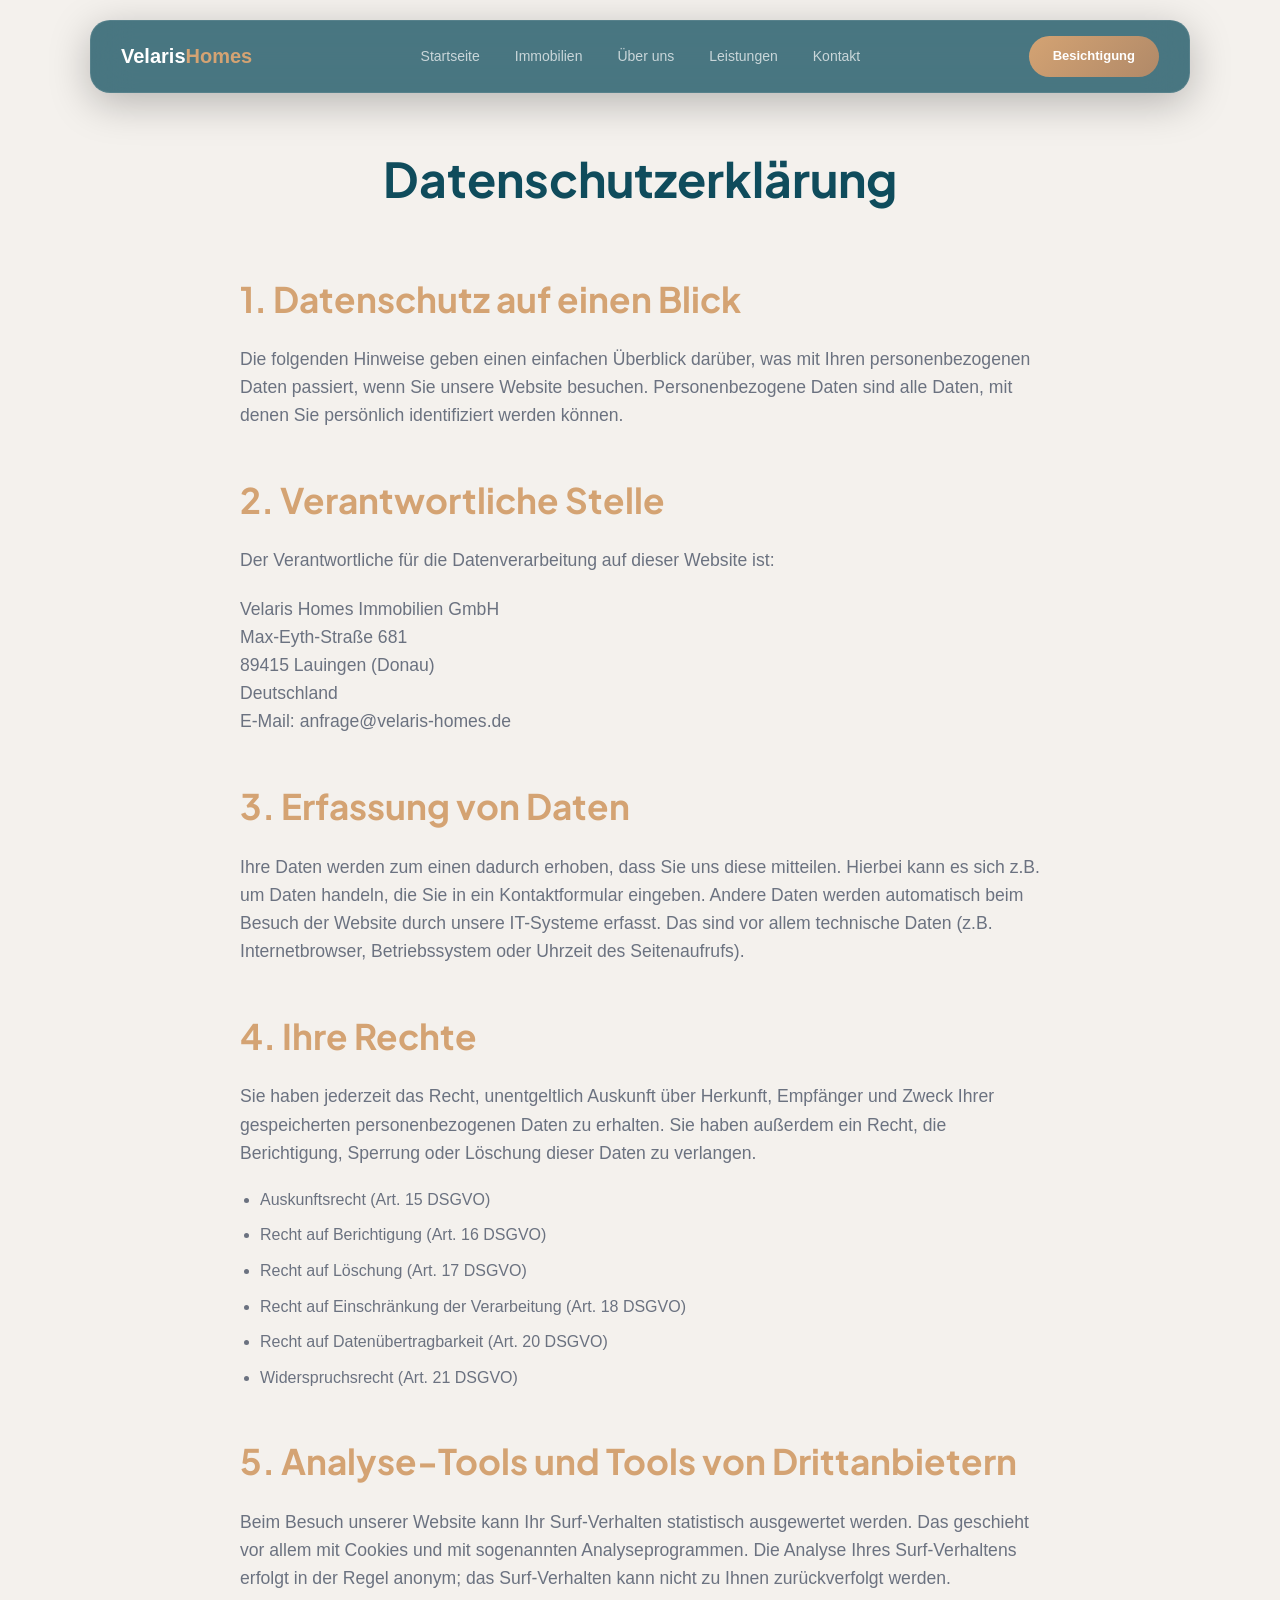
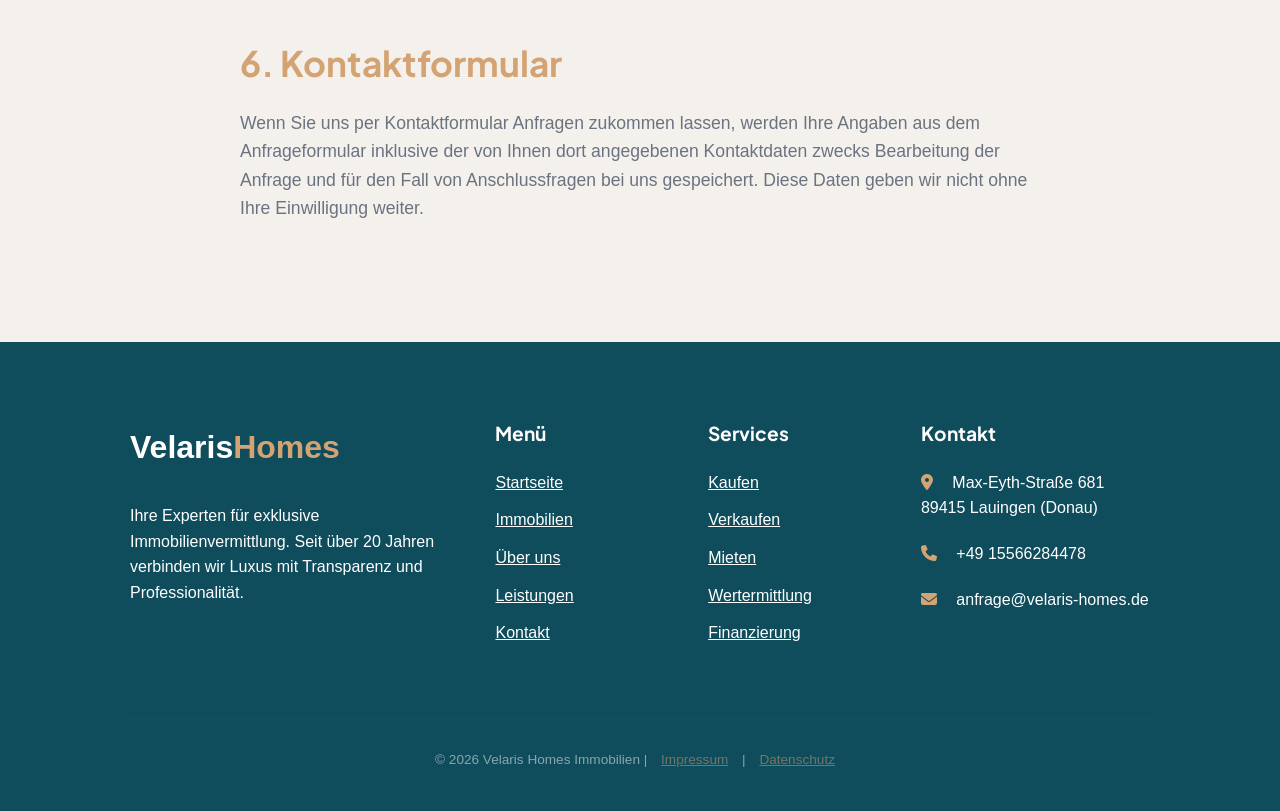
==== datenschutz.html @ 20d987b7 "Standardized design and footer across all pages" ====
<!DOCTYPE html>
<html lang="de">
<head>
    <meta charset="UTF-8">
    <meta name="viewport" content="width=device-width, initial-scale=1.0">
    <title>Datenschutz | Velaris Homes</title>
    
    <!-- Google Fonts -->
    <link rel="preconnect" href="https://fonts.googleapis.com">
    <link rel="preconnect" href="https://fonts.gstatic.com" crossorigin>
    <link href="https://fonts.googleapis.com/css2?family=Outfit:wght@300;400;500;600;700;800&family=Plus+Jakarta+Sans:wght@400;500;600;700;800&display=swap" rel="stylesheet">
    
    <!-- Font Awesome -->
    <link rel="stylesheet" href="https://cdnjs.cloudflare.com/ajax/libs/font-awesome/6.4.0/css/all.min.css">
    
    <!-- Custom CSS -->
    <link rel="stylesheet" href="css/style.css">

    <style>
        .privacy-box {
            max-width: 800px;
            margin: 0 auto;
        }

        .privacy-box h2 {
            font-size: 2.2rem;
            margin-top: 50px;
            margin-bottom: 25px;
            color: var(--color-accent);
        }

        .privacy-box p {
            margin-bottom: 20px;
            font-size: 1.1rem;
            color: var(--color-text-muted);
        }

        .privacy-box ul {
            margin-bottom: 20px;
            list-style: disc;
            padding-left: 20px;
            color: var(--color-text-muted);
        }

        .privacy-box ul li {
            margin-bottom: 10px;
        }
    </style>
</head>
<body>

    <!-- Header (Floating Design) -->
    <header class="header">
        <div class="header-box">
            <a href="index.html" class="logo">Velaris<span>Homes</span></a>
            <nav class="nav">
                <a href="index.html">Startseite</a>
                <a href="immobilien.html">Immobilien</a>
                <a href="ueber-uns.html">Über uns</a>
                <a href="leistungen.html">Leistungen</a>
                <a href="kontakt.html">Kontakt</a>
            </nav>
            <div class="actions">
                <a href="kontakt.html" class="cta">Besichtigung</a>
            </div>
        </div>
    </header>

    <main style="padding-top: 150px; padding-bottom: 100px;">
        <div class="container fade-in">
            <h1 style="font-size: 3rem; margin-bottom: 50px; border-bottom: 1px solid var(--color-gray); padding-bottom: 20px; text-align: center;">Datenschutzerklärung</h1>
            
            <div class="privacy-box">
                <h2>1. Datenschutz auf einen Blick</h2>
                <p>Die folgenden Hinweise geben einen einfachen Überblick darüber, was mit Ihren personenbezogenen Daten passiert, wenn Sie unsere Website besuchen. Personenbezogene Daten sind alle Daten, mit denen Sie persönlich identifiziert werden können.</p>
                
                <h2>2. Verantwortliche Stelle</h2>
                <p>Der Verantwortliche für die Datenverarbeitung auf dieser Website ist:</p>
                <p>
                    Velaris Homes Immobilien GmbH<br>
                    Max-Eyth-Straße 681<br>
                    89415 Lauingen (Donau)<br>
                    Deutschland<br>
                    E-Mail: anfrage@velaris-homes.de
                </p>

                <h2>3. Erfassung von Daten</h2>
                <p>Ihre Daten werden zum einen dadurch erhoben, dass Sie uns diese mitteilen. Hierbei kann es sich z.B. um Daten handeln, die Sie in ein Kontaktformular eingeben. Andere Daten werden automatisch beim Besuch der Website durch unsere IT-Systeme erfasst. Das sind vor allem technische Daten (z.B. Internetbrowser, Betriebssystem oder Uhrzeit des Seitenaufrufs).</p>

                <h2>4. Ihre Rechte</h2>
                <p>Sie haben jederzeit das Recht, unentgeltlich Auskunft über Herkunft, Empfänger und Zweck Ihrer gespeicherten personenbezogenen Daten zu erhalten. Sie haben außerdem ein Recht, die Berichtigung, Sperrung oder Löschung dieser Daten zu verlangen.</p>
                <ul>
                    <li>Auskunftsrecht (Art. 15 DSGVO)</li>
                    <li>Recht auf Berichtigung (Art. 16 DSGVO)</li>
                    <li>Recht auf Löschung (Art. 17 DSGVO)</li>
                    <li>Recht auf Einschränkung der Verarbeitung (Art. 18 DSGVO)</li>
                    <li>Recht auf Datenübertragbarkeit (Art. 20 DSGVO)</li>
                    <li>Widerspruchsrecht (Art. 21 DSGVO)</li>
                </ul>

                <h2>5. Analyse-Tools und Tools von Drittanbietern</h2>
                <p>Beim Besuch unserer Website kann Ihr Surf-Verhalten statistisch ausgewertet werden. Das geschieht vor allem mit Cookies und mit sogenannten Analyseprogrammen. Die Analyse Ihres Surf-Verhaltens erfolgt in der Regel anonym; das Surf-Verhalten kann nicht zu Ihnen zurückverfolgt werden.</p>
                
                <h2>6. Kontaktformular</h2>
                <p>Wenn Sie uns per Kontaktformular Anfragen zukommen lassen, werden Ihre Angaben aus dem Anfrageformular inklusive der von Ihnen dort angegebenen Kontaktdaten zwecks Bearbeitung der Anfrage und für den Fall von Anschlussfragen bei uns gespeichert. Diese Daten geben wir nicht ohne Ihre Einwilligung weiter.</p>
            </div>
        </div>
    </main>

    <!-- Footer -->
    <footer>
        <div class="container">
            <div class="footer-grid">
                <div class="footer-col">
                    <a href="index.html" class="logo"
                        style="color: white; font-size: 2rem; display: block; margin-bottom: 30px;">Velaris<span>Homes</span></a>
                    <p>Ihre Experten für exklusive Immobilienvermittlung. Seit über 20 Jahren verbinden wir Luxus mit
                        Transparenz und Professionalität.</p>
                </div>
                <div class="footer-col">
                    <h3>Menü</h3>
                    <div class="footer-links">
                        <a href="index.html">Startseite</a>
                        <a href="immobilien.html">Immobilien</a>
                        <a href="ueber-uns.html">Über uns</a>
                        <a href="leistungen.html">Leistungen</a>
                        <a href="kontakt.html">Kontakt</a>
                    </div>
                </div>
                <div class="footer-col">
                    <h3>Services</h3>
                    <div class="footer-links">
                        <a href="#">Kaufen</a>
                        <a href="#">Verkaufen</a>
                        <a href="#">Mieten</a>
                        <a href="#">Wertermittlung</a>
                        <a href="#">Finanzierung</a>
                    </div>
                </div>
                <div class="footer-col">
                    <h3>Kontakt</h3>
                    <p><i class="fas fa-map-marker-alt" style="margin-right: 15px; color: var(--color-accent);"></i>
                        Max-Eyth-Straße 681<br>89415 Lauingen (Donau)</p>
                    <p><i class="fas fa-phone" style="margin-right: 15px; color: var(--color-accent);"></i> +49 15566284478</p>
                    <p><i class="fas fa-envelope" style="margin-right: 15px; color: var(--color-accent);"></i> anfrage@velaris-homes.de</p>
                </div>
            </div>
            <div
                style="border-top: 1px solid rgba(255,255,255,0.05); padding-top: 30px; text-align: center; opacity: 0.5; font-size: 0.85rem;">
                <p>&copy; 2026 Velaris Homes Immobilien | <a href="impressum.html"
                        style="margin: 0 10px; color: var(--color-accent);">Impressum</a> | <a href="datenschutz.html"
                        style="margin: 0 10px; color: var(--color-accent);">Datenschutz</a></p>
            </div>
        </div>
    </footer>

</body>
</html>
---- css/style.css ----
/* style.css - Elite Estate Design System (Concept: Petrol & Coral) */

:root {
  /* Color Palette - Modern Gold & Petrol */
  --color-primary: #0F4C5C;      /* Petrol (Header Base) */
  --color-accent: #D4A373;       /* Gold */
  --color-accent-hover: #B08968; /* Strategic Gold Hover */
  --color-bg-main: #F4F1ED;      /* Soft Beige */
  --color-bg-section: #FFFFFF;   /* White */
  --color-highlight: #4DA8DA;    /* Light Blue */
  --color-text-dark: #1A1A1A;    /* Anthracite */
  --color-text-muted: #6B7280;   /* Gray */
  --color-white: #FFFFFF;

  /* Typography */
  --font-main: 'Inter', sans-serif;
  --font-heading: "Plus Jakarta Sans", sans-serif;

  /* Spacing */
  --container-width: 1100px;
  --radius-lg: 20px;
  --radius-md: 12px;
  --transition: 0.3s ease;
}

/* RESET */
* {
  margin: 0;
  padding: 0;
  box-sizing: border-box;
}

body {
  font-family: var(--font-main);
  background: var(--color-bg-main);
  color: var(--color-text-dark);
  line-height: 1.6;
  margin: 0;
}

h1, h2, h3, h4 {
  font-family: var(--font-heading);
  font-weight: 700;
  color: var(--color-primary);
  line-height: 1.2;
}

.container {
    width: 100%;
    max-width: var(--container-width);
    margin: 0 auto;
    padding: 0 40px;
}

a {
  transition: var(--transition);
}

.section-padding {
  padding: 100px 0;
}

/* HEADER & NAVBAR (FLOATING BOX DESIGN) */
.header {
  position: fixed;
  width: 100%;
  top: 20px;
  display: flex;
  justify-content: center;
  z-index: 1000;
}

.header-box {
  width: 90%;
  max-width: var(--container-width);
  background: rgba(15, 76, 92, 0.75);
  backdrop-filter: blur(20px);
  -webkit-backdrop-filter: blur(20px);
  border-radius: 20px;
  padding: 15px 30px;
  display: flex;
  align-items: center;
  justify-content: space-between;
  box-shadow: 0 10px 40px rgba(0,0,0,0.25);
  border: 1px solid rgba(255,255,255,0.08);
}

.logo {
  font-size: 20px;
  font-weight: 600;
  color: var(--color-white);
  text-decoration: none;
}

.logo span {
  color: var(--color-accent);
}

.nav {
  display: flex;
  gap: 35px;
  align-items: center;
}

.nav a {
  color: rgba(255,255,255,0.7);
  text-decoration: none;
  font-size: 14px;
  transition: 0.3s;
  position: relative;
  font-weight: 500;
}

/* MODERN DOT EFFECT */
.nav a::before {
  content: "";
  position: absolute;
  bottom: -8px;
  left: 50%;
  width: 6px;
  height: 6px;
  background: var(--color-accent);
  border-radius: 50%;
  transform: translateX(-50%) scale(0);
  transition: 0.3s;
}

.nav a:hover {
  color: var(--color-white);
}

.nav a:hover::before {
  transform: translateX(-50%) scale(1);
}

/* ACTIVE */
.nav .active {
  color: var(--color-white);
}

.nav .active::before {
  transform: translateX(-50%) scale(1);
}

/* CTA BUTTON */
.cta {
  background: linear-gradient(135deg, var(--color-accent), var(--color-accent-hover));
  color: var(--color-white);
  padding: 10px 24px;
  border-radius: 999px;
  font-size: 13px;
  text-decoration: none;
  transition: 0.3s;
  font-weight: 600;
  display: inline-flex;
  align-items: center;
}

.cta:hover {
  transform: scale(1.05);
  box-shadow: 0 8px 25px rgba(0,0,0,0.3);
}

/* BUTTONS SYSTEM */
.btn {
  display: inline-flex;
  align-items: center;
  justify-content: center;
  padding: 14px 28px;
  border-radius: 999px;
  font-size: 14px;
  text-decoration: none;
  font-weight: 500;
  transition: all 0.3s ease;
  cursor: pointer;
  border: none;
  gap: 10px;
}

/* 🔥 Hauptbutton (Gold Premium) */
.btn-primary {
  background: linear-gradient(135deg, var(--color-accent), var(--color-accent-hover));
  color: var(--color-white);
}

.btn-primary:hover {
  transform: translateY(-3px) scale(1.03);
  box-shadow: 0 10px 30px rgba(0,0,0,0.25);
  color: var(--color-white);
}

/* ⚡ Secondary Button */
.btn-outline {
  border: 2px solid var(--color-accent);
  color: var(--color-accent);
  background: transparent;
  padding: 12px 28px;
}

.btn-outline:hover {
  background: var(--color-accent);
  color: var(--color-white);
  transform: translateY(-2px);
}

/* ✨ Glass Button (Hero) */
.btn-glass {
  background: rgba(15, 76, 92, 0.2);
  color: var(--color-primary);
  border: 1px solid rgba(15, 76, 92, 0.3);
  backdrop-filter: blur(10px);
  -webkit-backdrop-filter: blur(10px);
}

.btn-glass:hover {
  background: rgba(15, 76, 92, 0.3);
  transform: scale(1.05);
}

.btn-outline-white {
  background-color: transparent;
  border: 2px solid var(--color-white);
  color: var(--color-white);
  padding: 12px 28px;
}

.btn-outline-white:hover {
  background: var(--color-white);
  color: var(--color-primary);
  transform: translateY(-2px);
}

/* HERO SECTION */
.hero {
  height: 100vh;
  min-height: 800px;
  position: relative;
  display: flex;
  align-items: center;
  justify-content: center;
  color: var(--color-white);
  padding-top: 90px;
}

.hero-bg {
  position: absolute;
  top: 0;
  left: 0;
  width: 100%;
  height: 100%;
  z-index: -1;
}

.hero-bg img {
  width: 100%;
  height: 100%;
  object-fit: cover;
}

.hero-overlay {
  position: absolute;
  top: 0;
  left: 0;
  width: 100%;
  height: 100%;
  background: linear-gradient(to bottom, rgba(15, 76, 92, 0.7), rgba(15, 76, 92, 0.3));
  z-index: -1;
}

.hero-content {
  text-align: center;
  max-width: 900px;
  margin: 0 auto;
}

.hero h1 {
  font-size: 4.5rem;
  color: var(--color-white);
  margin-bottom: 25px;
  line-height: 1.1;
  text-shadow: 0 2px 10px rgba(0,0,0,0.2);
}

.hero p {
  font-size: 1.4rem;
  opacity: 0.9;
  margin-bottom: 40px;
  font-weight: 300;
}

/* SEARCH BAR HOME (QUICK SEARCH) */
.search-bar-wrapper {
  display: flex;
  justify-content: center;
  margin-top: 50px;
}

.search-box {
  display: flex;
  align-items: center;
  background: var(--color-bg-main);
  padding: 15px 25px;
  border-radius: 25px;
  gap: 30px;
  box-shadow: 0 20px 50px rgba(0,0,0,0.2);
  width: 100%;
  max-width: 1100px;
}

.search-field {
  display: flex;
  flex-direction: column;
  gap: 5px;
  flex: 1;
  position: relative;
  text-align: left !important; /* Back to left for this specific design */
  align-items: flex-start !important;
}

.search-field label {
  font-size: 11px;
  color: var(--color-primary);
  font-weight: 700;
  letter-spacing: 1px;
  text-transform: uppercase;
}

.search-field select,
.search-field input {
  border: none;
  outline: none;
  background: transparent;
  font-size: 15px;
  font-weight: 600;
  color: var(--color-text-dark);
  width: 100%;
  cursor: pointer;
}

/* Divider Effect */
.search-field:not(:last-child)::after {
  content: "";
  position: absolute;
  right: -15px;
  top: 10px;
  height: 60%;
  width: 1px;
  background: rgba(0,0,0,0.1);
}

.search-btn {
  width: 65px;
  height: 65px;
  border-radius: 50%;
  border: none;
  background: linear-gradient(135deg, var(--color-accent), var(--color-accent-hover));
  color: white;
  font-size: 18px;
  cursor: pointer;
  transition: all 0.3s ease;
  flex-shrink: 0;
  display: flex;
  align-items: center;
  justify-content: center;
}

.search-btn:hover {
  transform: scale(1.1);
  box-shadow: 0 10px 25px rgba(0,0,0,0.3);
}

@media (max-width: 900px) {
  .search-box { flex-direction: column; padding: 30px; gap: 20px; text-align: center; }
  .search-field { width: 100%; text-align: center !important; align-items: center !important; }
  .search-field:not(:last-child)::after { display: none; }
  .search-field { border-bottom: 1px solid rgba(0,0,0,0.05); padding-bottom: 15px; }
  .search-btn { width: 100%; border-radius: 50px; height: 50px; }
}

/* PROPERTY CARDS */
.property-grid {
  display: grid;
  grid-template-columns: repeat(auto-fill, minmax(360px, 1fr));
  gap: 40px;
}

.property-card {
  background: var(--color-white);
  border-radius: var(--radius-lg);
  overflow: hidden;
  box-shadow: var(--shadow-sm);
  transition: var(--transition);
  border: 1px solid rgba(0,0,0,0.05);
}

.property-card:hover {
  transform: translateY(-10px);
  box-shadow: var(--shadow-lg);
}

.property-img {
  height: 280px;
  position: relative;
  overflow: hidden;
}

.property-img img {
  width: 100%;
  height: 100%;
  object-fit: cover;
  transition: transform 0.8s ease;
}

.property-card:hover .property-img img {
  transform: scale(1.1);
}

.property-badge {
  position: absolute;
  top: 20px;
  left: 20px;
  background: transparent;
  color: var(--color-white);
  padding: 0;
  font-weight: 700;
  font-size: 0.85rem;
  text-transform: uppercase;
  text-shadow: 0 2px 10px rgba(0,0,0,0.6);
  z-index: 10;
}

.property-info {
  padding: 30px;
}

.property-price {
  font-size: 1.8rem;
  color: var(--color-highlight);
  font-weight: 800;
  margin-bottom: 10px;
}

.property-title {
  font-size: 1.35rem;
  margin-bottom: 15px;
  color: var(--color-text-dark);
}

.property-features {
  display: flex;
  gap: 20px;
  border-top: 1px solid #f0f0f0;
  padding-top: 20px;
  color: var(--color-text-muted);
  font-weight: 600;
  font-size: 0.9rem;
}

.property-features i {
  color: var(--color-highlight);
}

/* ANIMATIONS */
@keyframes fadeInUp {
  from { opacity: 0; transform: translateY(30px); }
  to { opacity: 1; transform: translateY(0); }
}

@keyframes floating {
  0% { transform: translateY(0px); }
  50% { transform: translateY(-15px); }
  100% { transform: translateY(0px); }
}

.fade-in {
  animation: fadeInUp 0.8s ease-out forwards;
}

/* INTRO SECTION - CREATIVE REDESIGN */
.intro-section {
    background: radial-gradient(circle at 0% 0%, rgba(212, 163, 115, 0.08) 0%, transparent 40%),
                radial-gradient(circle at 100% 100%, rgba(15, 76, 92, 0.05) 0%, transparent 40%),
                var(--color-bg-section);
    position: relative;
    overflow: hidden;
}

.intro-grid {
    display: grid;
    grid-template-columns: 1.1fr 0.9fr;
    gap: 80px;
    align-items: center;
}

.intro-subtitle {
    display: inline-block;
    color: var(--color-accent);
    font-weight: 700;
    text-transform: uppercase;
    letter-spacing: 3px;
    font-size: 0.85rem;
    margin-bottom: 25px;
    position: relative;
    padding-left: 50px;
}

.intro-subtitle::before {
    content: '';
    position: absolute;
    left: 0;
    top: 50%;
    transform: translateY(-50%);
    width: 35px;
    height: 2px;
    background: var(--color-accent);
}

.intro-title {
    font-size: clamp(1.8rem, 3vw, 2.4rem);
    line-height: 1.25;
    margin-bottom: 20px;
    color: var(--color-primary);
}

.intro-text {
    font-size: 0.95rem;
    color: var(--color-text-muted);
    margin-bottom: 35px;
    max-width: 500px;
    line-height: 1.7;
}

.intro-stats {
    display: flex;
    gap: 60px;
    flex-wrap: wrap;
}

.stat-item {
    position: relative;
    padding-left: 20px;
    border-left: 3px solid rgba(212, 163, 115, 0.2);
}

.stat-number {
    display: block;
    font-family: 'Outfit', sans-serif;
    font-size: 2.2rem;
    font-weight: 800;
    color: var(--color-primary);
    line-height: 1;
    margin-bottom: 5px;
}

.stat-label {
    font-size: 0.8rem;
    font-weight: 700;
    text-transform: uppercase;
    color: var(--color-accent);
    letter-spacing: 1px;
}

.intro-image-wrapper {
    position: relative;
    z-index: 1;
}

.intro-image-main {
    width: 100%;
    height: 600px;
    object-fit: cover;
    border-radius: 40px 120px 40px 40px;
    box-shadow: 30px 30px 80px rgba(0,0,0,0.1);
    transition: var(--transition);
}

.intro-image-decor {
    position: absolute;
    top: -20px;
    right: -20px;
    width: 100%;
    height: 100%;
    border: 2px solid var(--color-accent);
    border-radius: 40px 120px 40px 40px;
    z-index: -1;
    transition: 0.5s ease;
}

.intro-image-wrapper:hover .intro-image-decor {
    transform: translate(10px, 10px);
}

.experience-badge {
    position: absolute;
    bottom: -30px;
    left: -40px;
    background: var(--color-primary);
    color: var(--color-white);
    padding: 30px;
    border-radius: 50%;
    width: 190px;
    height: 190px;
    display: flex;
    flex-direction: column;
    align-items: center;
    justify-content: center;
    text-align: center;
    box-shadow: 20px 20px 50px rgba(15, 76, 92, 0.3);
    border: 10px solid var(--color-bg-main);
    z-index: 2;
    animation: floating 4s ease-in-out infinite;
}

.experience-badge .num {
    font-size: 2.5rem;
    font-weight: 800;
    line-height: 1;
    font-family: 'Outfit', sans-serif;
    color: var(--color-accent);
}

.experience-badge .txt {
    font-size: 0.75rem;
    font-weight: 700;
    text-transform: uppercase;
    margin-top: 5px;
    letter-spacing: 1px;
}

/* FOOTER */
footer {
  background-color: var(--color-primary);
  color: var(--color-white);
  padding: 80px 0 40px;
}

.footer-grid {
  display: grid;
  grid-template-columns: 2fr 1fr 1fr 1.5fr;
  gap: 60px;
  margin-bottom: 60px;
}

.footer-col h3 {
  color: var(--color-white);
  margin-bottom: 25px;
  font-size: 1.2rem;
}

.footer-col p {
  color: var(--color-white);
  opacity: 1;
  margin-bottom: 20px;
}

.footer-links a {
  display: block;
  margin-bottom: 12px;
  color: var(--color-white);
  opacity: 1;
}

.footer-links a:hover {
  opacity: 1;
  color: var(--color-accent);
}

.whatsapp-float {
  position: fixed;
  bottom: 40px;
  right: 40px;
  background-color: #25D366;
  color: white;
  width: 65px;
  height: 65px;
  border-radius: 50%;
  display: flex;
  align-items: center;
  justify-content: center;
  font-size: 2rem;
  box-shadow: 0 10px 25px rgba(37, 211, 102, 0.4);
  z-index: 1000;
  transition: var(--transition);
}

.whatsapp-float:hover {
  transform: scale(1.1);
}

/* RESPONSIVE DESIGN */
@media (max-width: 1200px) {
  .intro-grid { gap: 40px; }
  .intro-image-main { height: 450px; }
  .intro-title { font-size: 2.8rem; }
}

@media (max-width: 900px) {
  .hero h1 { font-size: 2.8rem; }
  .footer-grid { grid-template-columns: 1fr 1fr; }
  .search-bar-home { flex-direction: column; padding: 20px; }
  .search-field { border-right: none; border-bottom: 1px solid #eee; padding: 15px 0; }
  .section-padding { padding: 60px 0; }
  
  .intro-section { padding-top: 40px; }
  .intro-grid { grid-template-columns: 1fr; gap: 50px; text-align: center; }
  .intro-subtitle { padding-left: 0; }
  .intro-subtitle::before { display: none; }
  .intro-text { margin-left: auto; margin-right: auto; }
  .intro-stats { justify-content: center; gap: 30px; }
  .stat-number { font-size: 2.5rem; }
  .intro-image-main { height: 400px; border-radius: 30px 80px 30px 30px; }
  .intro-image-decor { border-radius: 30px 80px 30px 30px; }
  .experience-badge { 
    width: 140px; 
    height: 140px; 
    left: 50%; 
    transform: translateX(-50%); 
    bottom: -20px; 
    padding: 20px;
    border-width: 6px;
  }
  .experience-badge .num { font-size: 2.5rem; }
  
  @keyframes floating {
    0% { transform: translate(-50%, 0px); }
    50% { transform: translate(-50%, -10px); }
    100% { transform: translate(-50%, 0px); }
  }
}

@media (max-width: 600px) {
  .hero h1 { font-size: 2.2rem; }
  .intro-title { font-size: 2.2rem; }
  .intro-stats { flex-direction: column; gap: 20px; }
  .footer-grid { grid-template-columns: 1fr; }
}

.btn-dark {
    background: var(--color-primary);
    color: white;
}

.btn-dark:hover {
    background: var(--color-text-dark);
    color: white;
}

/* MODAL SYSTEM */
.modal {
    position: fixed;
    top: 0;
    left: 0;
    width: 100%;
    height: 100%;
    background: rgba(15, 76, 92, 0.4);
    backdrop-filter: blur(8px);
    -webkit-backdrop-filter: blur(8px);
    z-index: 2000;
    display: none;
    align-items: center;
    justify-content: center;
    padding: 20px;
    opacity: 0;
    transition: 0.4s ease;
}

.modal.active {
    display: flex;
    opacity: 1;
}

.modal-container {
    background: var(--color-white);
    width: 100%;
    max-width: 1000px;
    border-radius: 30px;
    overflow: hidden;
    position: relative;
    box-shadow: 0 30px 100px rgba(0,0,0,0.3);
    display: grid;
    grid-template-columns: 1fr 1fr;
    transform: translateY(30px);
    transition: 0.5s cubic-bezier(0.19, 1, 0.22, 1);
}

.modal.active .modal-container {
    transform: translateY(0);
}

.modal-close {
    position: absolute;
    top: 25px;
    right: 25px;
    width: 45px;
    height: 45px;
    background: var(--color-white);
    border-radius: 50%;
    display: flex;
    align-items: center;
    justify-content: center;
    cursor: pointer;
    z-index: 10;
    box-shadow: 0 5px 15px rgba(0,0,0,0.1);
    transition: 0.3s;
    border: none;
    color: var(--color-primary);
    font-size: 1.2rem;
}

.modal-close:hover {
    transform: rotate(90deg);
    background: var(--color-primary);
    color: white;
}

.modal-image {
    height: 100%;
    min-height: 500px;
}

.modal-image img {
    width: 100%;
    height: 100%;
    object-fit: cover;
}

.modal-body {
    padding: 60px;
    display: flex;
    flex-direction: column;
}

.modal-tag {
    display: inline-block;
    color: var(--color-accent);
    font-weight: 700;
    text-transform: uppercase;
    font-size: 0.8rem;
    letter-spacing: 2px;
    margin-bottom: 20px;
}

.modal-title {
    font-size: 2.2rem;
    margin-bottom: 15px;
    color: var(--color-primary);
}

.modal-price {
    font-size: 1.8rem;
    font-weight: 800;
    color: var(--color-accent);
    margin-bottom: 30px;
}

.modal-desc {
    color: var(--color-text-muted);
    line-height: 1.8;
    margin-bottom: 40px;
}

.modal-features-grid {
    display: grid;
    grid-template-columns: 1fr 1fr;
    gap: 20px;
    margin-bottom: 40px;
    padding-top: 30px;
    border-top: 1px solid #f0f0f0;
}

.feature-item {
    display: flex;
    align-items: center;
    gap: 12px;
    font-weight: 600;
    font-size: 0.95rem;
}

.feature-item i {
    color: var(--color-accent);
}

@media (max-width: 900px) {
    .modal-container { grid-template-columns: 1fr; max-height: 90vh; overflow-y: auto; }
    .modal-image { min-height: 300px; height: 300px; }
    .modal-body { padding: 40px 30px; }
}
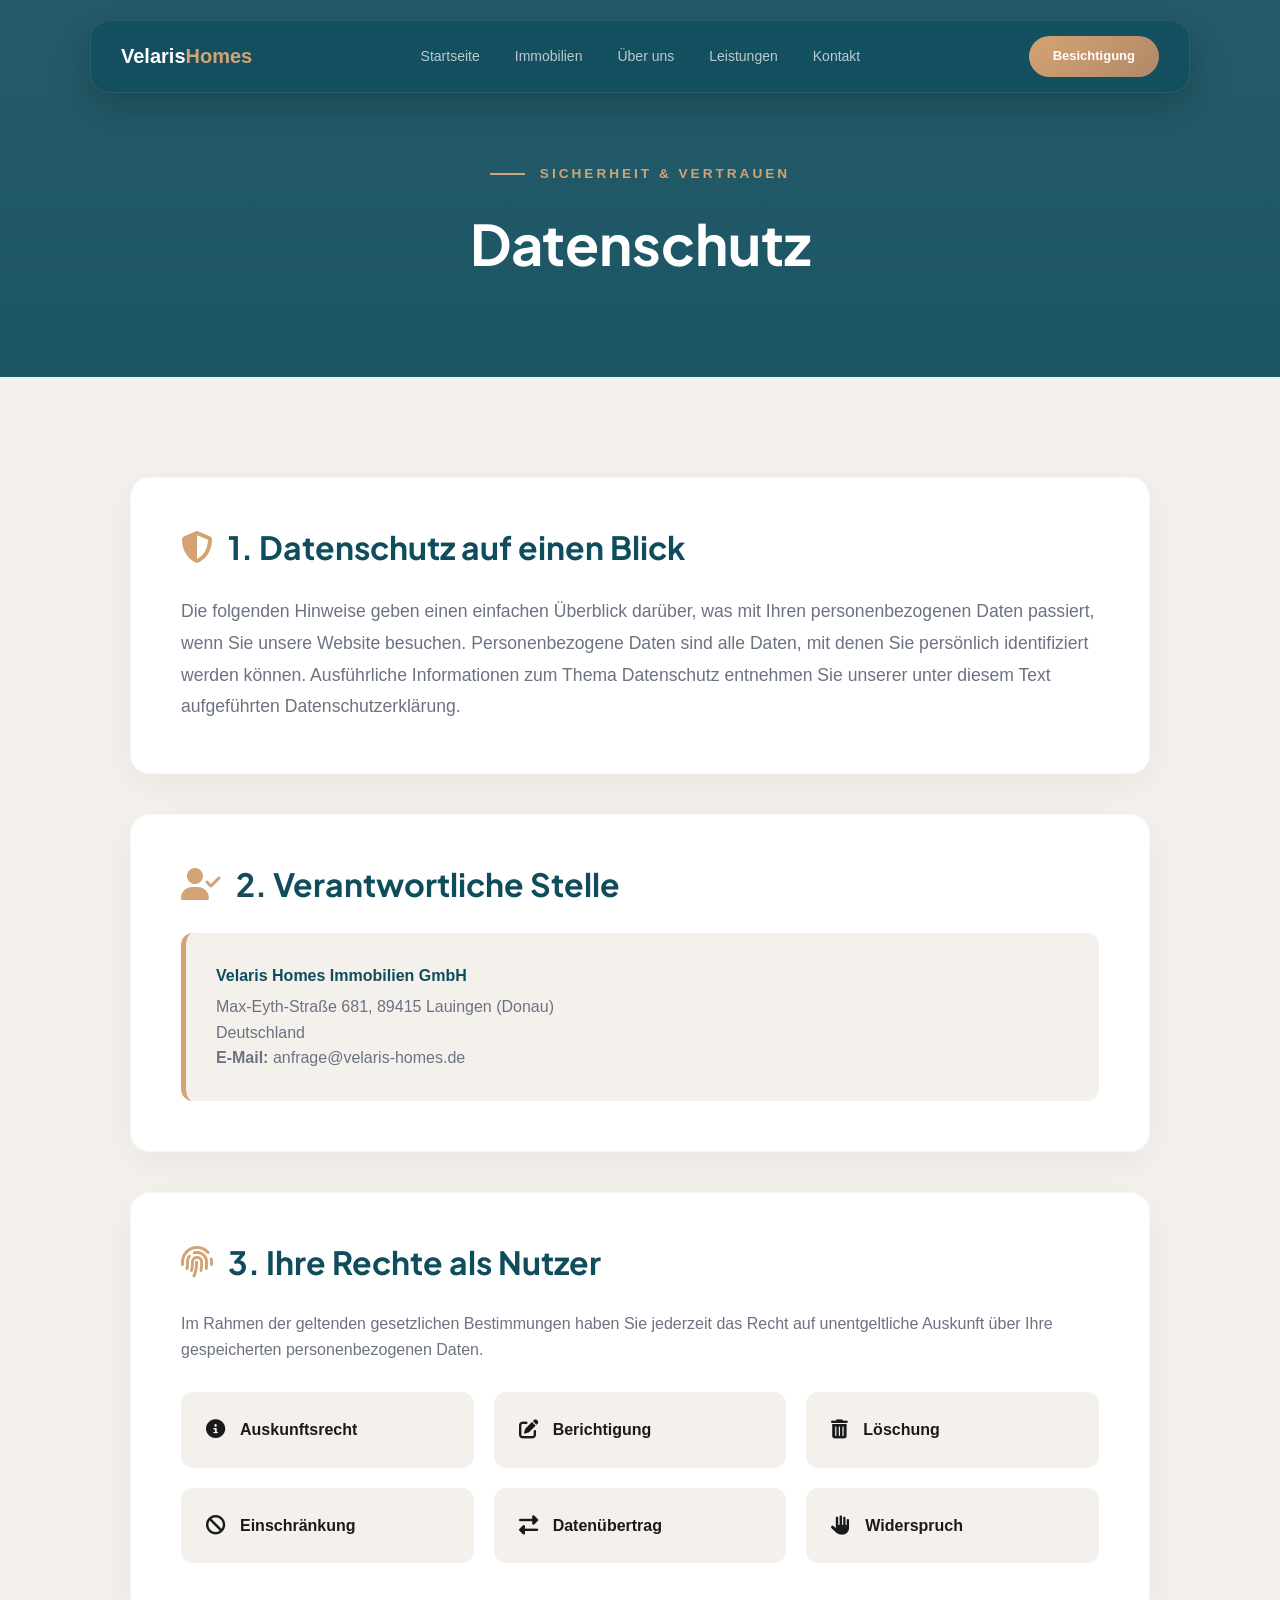
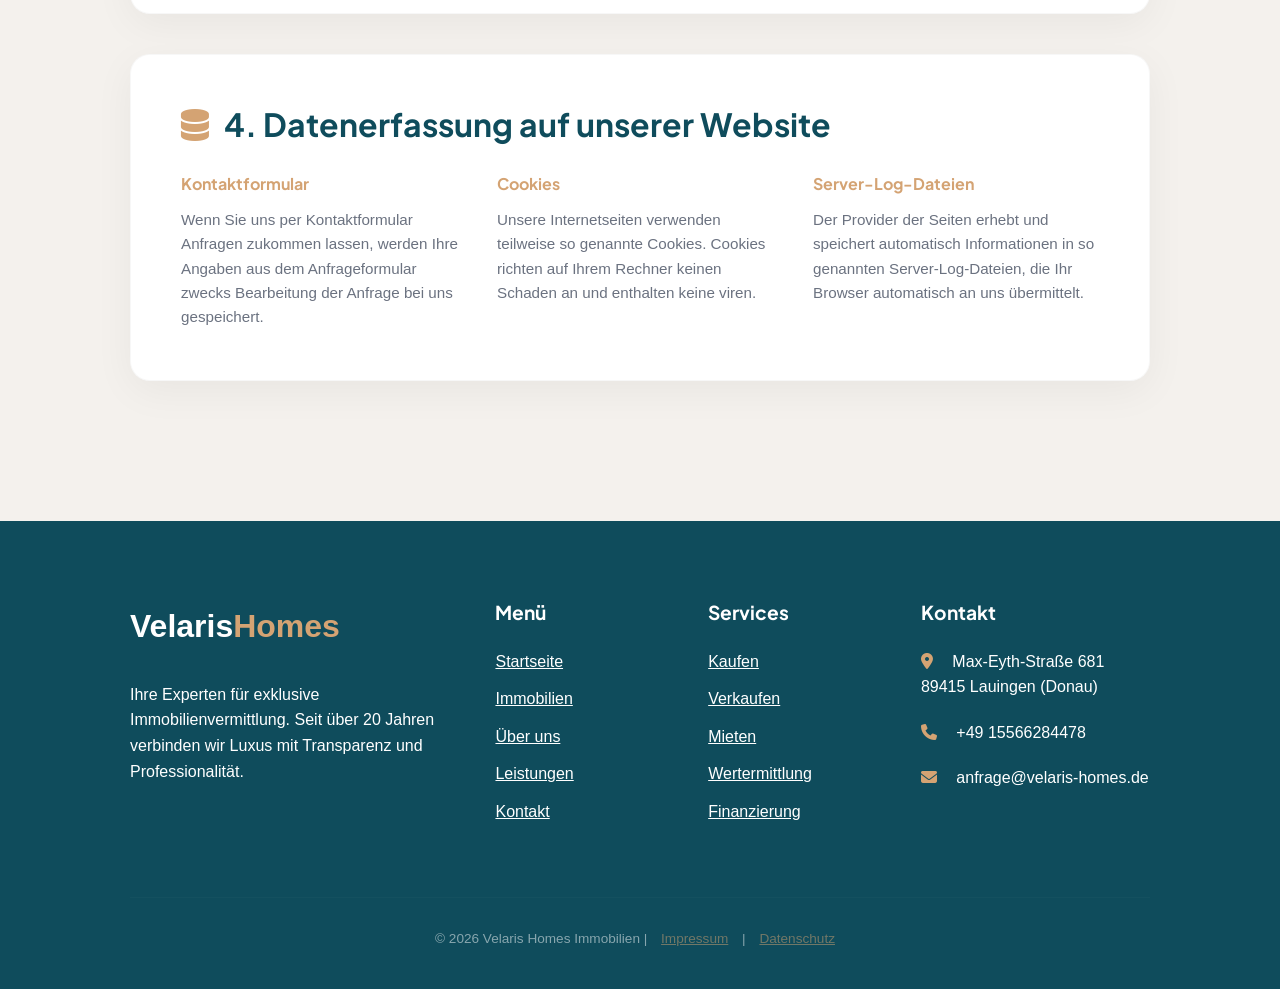
==== commit 52f82355: "Premium Designs für Immobilien, Impressum & Datenschutz; WhatsApp-Entfernung; Sticky-Filter Logik" ====
--- a/datenschutz.html
+++ b/datenschutz.html
@@ -16,34 +16,67 @@
     <!-- Custom CSS -->
     <link rel="stylesheet" href="css/style.css">
 
+    <!-- Favicon -->
+    <link rel="icon" type="image/png" href="favicon.png">
+
     <style>
-        .privacy-box {
-            max-width: 800px;
-            margin: 0 auto;
-        }
-
-        .privacy-box h2 {
-            font-size: 2.2rem;
-            margin-top: 50px;
-            margin-bottom: 25px;
+        .legal-hero {
+            background: linear-gradient(rgba(15, 76, 92, 0.9), rgba(15, 76, 92, 0.95)), url('https://images.unsplash.com/photo-1450101499163-c8848c66ca85?q=80&w=2070&auto=format&fit=crop');
+            background-size: cover;
+            background-position: center;
+            padding: 160px 0 100px;
+            text-align: center;
+            color: white;
+        }
+
+        .privacy-card {
+            background: white;
+            border-radius: var(--radius-lg);
+            padding: 50px;
+            box-shadow: 0 10px 40px rgba(0,0,0,0.05);
+            margin-bottom: 40px;
+            border: 1px solid rgba(0,0,0,0.03);
+        }
+
+        .privacy-card h2 {
+            display: flex;
+            align-items: center;
+            gap: 15px;
+            color: var(--color-primary);
+            margin-bottom: 30px;
+            font-size: 2rem;
+        }
+
+        .privacy-card h2 i {
             color: var(--color-accent);
         }
 
-        .privacy-box p {
-            margin-bottom: 20px;
-            font-size: 1.1rem;
-            color: var(--color-text-muted);
-        }
-
-        .privacy-box ul {
-            margin-bottom: 20px;
-            list-style: disc;
-            padding-left: 20px;
-            color: var(--color-text-muted);
-        }
-
-        .privacy-box ul li {
-            margin-bottom: 10px;
+        .rights-grid {
+            display: grid;
+            grid-template-columns: repeat(auto-fit, minmax(240px, 1fr));
+            gap: 20px;
+            margin-top: 30px;
+        }
+
+        .right-item {
+            background: var(--color-bg-main);
+            padding: 25px;
+            border-radius: var(--radius-md);
+            display: flex;
+            align-items: center;
+            gap: 15px;
+            font-weight: 600;
+            transition: var(--transition);
+        }
+
+        .right-item:hover {
+            background: var(--color-accent);
+            color: white;
+            transform: scale(1.02);
+        }
+
+        .right-item i {
+            font-size: 1.2rem;
         }
     </style>
 </head>
@@ -66,44 +99,74 @@
         </div>
     </header>
 
-    <main style="padding-top: 150px; padding-bottom: 100px;">
+    <section class="legal-hero">
         <div class="container fade-in">
-            <h1 style="font-size: 3rem; margin-bottom: 50px; border-bottom: 1px solid var(--color-gray); padding-bottom: 20px; text-align: center;">Datenschutzerklärung</h1>
+            <span class="intro-subtitle" style="color: var(--color-accent);">Sicherheit & Vertrauen</span>
+            <h1 style="color: white; font-size: 3.5rem;">Datenschutz</h1>
+        </div>
+    </section>
+
+    <main style="padding: 100px 0;">
+        <div class="container fade-in">
             
-            <div class="privacy-box">
-                <h2>1. Datenschutz auf einen Blick</h2>
-                <p>Die folgenden Hinweise geben einen einfachen Überblick darüber, was mit Ihren personenbezogenen Daten passiert, wenn Sie unsere Website besuchen. Personenbezogene Daten sind alle Daten, mit denen Sie persönlich identifiziert werden können.</p>
-                
-                <h2>2. Verantwortliche Stelle</h2>
-                <p>Der Verantwortliche für die Datenverarbeitung auf dieser Website ist:</p>
-                <p>
-                    Velaris Homes Immobilien GmbH<br>
-                    Max-Eyth-Straße 681<br>
-                    89415 Lauingen (Donau)<br>
-                    Deutschland<br>
-                    E-Mail: anfrage@velaris-homes.de
+            <div class="privacy-card">
+                <h2><i class="fas fa-shield-alt"></i> 1. Datenschutz auf einen Blick</h2>
+                <p style="font-size: 1.1rem; line-height: 1.8; color: var(--color-text-muted);">
+                    Die folgenden Hinweise geben einen einfachen Überblick darüber, was mit Ihren personenbezogenen Daten passiert, wenn Sie unsere Website besuchen. Personenbezogene Daten sind alle Daten, mit denen Sie persönlich identifiziert werden können. Ausführliche Informationen zum Thema Datenschutz entnehmen Sie unserer unter diesem Text aufgeführten Datenschutzerklärung.
                 </p>
-
-                <h2>3. Erfassung von Daten</h2>
-                <p>Ihre Daten werden zum einen dadurch erhoben, dass Sie uns diese mitteilen. Hierbei kann es sich z.B. um Daten handeln, die Sie in ein Kontaktformular eingeben. Andere Daten werden automatisch beim Besuch der Website durch unsere IT-Systeme erfasst. Das sind vor allem technische Daten (z.B. Internetbrowser, Betriebssystem oder Uhrzeit des Seitenaufrufs).</p>
-
-                <h2>4. Ihre Rechte</h2>
-                <p>Sie haben jederzeit das Recht, unentgeltlich Auskunft über Herkunft, Empfänger und Zweck Ihrer gespeicherten personenbezogenen Daten zu erhalten. Sie haben außerdem ein Recht, die Berichtigung, Sperrung oder Löschung dieser Daten zu verlangen.</p>
-                <ul>
-                    <li>Auskunftsrecht (Art. 15 DSGVO)</li>
-                    <li>Recht auf Berichtigung (Art. 16 DSGVO)</li>
-                    <li>Recht auf Löschung (Art. 17 DSGVO)</li>
-                    <li>Recht auf Einschränkung der Verarbeitung (Art. 18 DSGVO)</li>
-                    <li>Recht auf Datenübertragbarkeit (Art. 20 DSGVO)</li>
-                    <li>Widerspruchsrecht (Art. 21 DSGVO)</li>
-                </ul>
-
-                <h2>5. Analyse-Tools und Tools von Drittanbietern</h2>
-                <p>Beim Besuch unserer Website kann Ihr Surf-Verhalten statistisch ausgewertet werden. Das geschieht vor allem mit Cookies und mit sogenannten Analyseprogrammen. Die Analyse Ihres Surf-Verhaltens erfolgt in der Regel anonym; das Surf-Verhalten kann nicht zu Ihnen zurückverfolgt werden.</p>
-                
-                <h2>6. Kontaktformular</h2>
-                <p>Wenn Sie uns per Kontaktformular Anfragen zukommen lassen, werden Ihre Angaben aus dem Anfrageformular inklusive der von Ihnen dort angegebenen Kontaktdaten zwecks Bearbeitung der Anfrage und für den Fall von Anschlussfragen bei uns gespeichert. Diese Daten geben wir nicht ohne Ihre Einwilligung weiter.</p>
-            </div>
+            </div>
+
+            <div class="privacy-card">
+                <h2><i class="fas fa-user-check"></i> 2. Verantwortliche Stelle</h2>
+                <div style="background: var(--color-bg-main); padding: 30px; border-radius: var(--radius-md); border-left: 5px solid var(--color-accent);">
+                    <p style="font-weight: 700; color: var(--color-primary); margin-bottom: 5px;">Velaris Homes Immobilien GmbH</p>
+                    <p style="color: var(--color-text-muted);">
+                        Max-Eyth-Straße 681, 89415 Lauingen (Donau)<br>
+                        Deutschland<br>
+                        <strong>E-Mail:</strong> anfrage@velaris-homes.de
+                    </p>
+                </div>
+            </div>
+
+            <div class="privacy-card">
+                <h2><i class="fas fa-fingerprint"></i> 3. Ihre Rechte als Nutzer</h2>
+                <p style="color: var(--color-text-muted); margin-bottom: 30px;">
+                    Im Rahmen der geltenden gesetzlichen Bestimmungen haben Sie jederzeit das Recht auf unentgeltliche Auskunft über Ihre gespeicherten personenbezogenen Daten. 
+                </p>
+                <div class="rights-grid">
+                    <div class="right-item"><i class="fas fa-info-circle"></i> Auskunftsrecht</div>
+                    <div class="right-item"><i class="fas fa-edit"></i> Berichtigung</div>
+                    <div class="right-item"><i class="fas fa-trash-alt"></i> Löschung</div>
+                    <div class="right-item"><i class="fas fa-ban"></i> Einschränkung</div>
+                    <div class="right-item"><i class="fas fa-exchange-alt"></i> Datenübertrag</div>
+                    <div class="right-item"><i class="fas fa-hand-paper"></i> Widerspruch</div>
+                </div>
+            </div>
+
+            <div class="privacy-card">
+                <h2><i class="fas fa-database"></i> 4. Datenerfassung auf unserer Website</h2>
+                <div style="display: grid; grid-template-columns: repeat(auto-fit, minmax(280px, 1fr)); gap: 30px;">
+                    <div>
+                        <h4 style="margin-bottom: 15px; color: var(--color-accent);">Kontaktformular</h4>
+                        <p style="font-size: 0.95rem; color: var(--color-text-muted);">
+                            Wenn Sie uns per Kontaktformular Anfragen zukommen lassen, werden Ihre Angaben aus dem Anfrageformular zwecks Bearbeitung der Anfrage bei uns gespeichert.
+                        </p>
+                    </div>
+                    <div>
+                        <h4 style="margin-bottom: 15px; color: var(--color-accent);">Cookies</h4>
+                        <p style="font-size: 0.95rem; color: var(--color-text-muted);">
+                            Unsere Internetseiten verwenden teilweise so genannte Cookies. Cookies richten auf Ihrem Rechner keinen Schaden an und enthalten keine viren.
+                        </p>
+                    </div>
+                    <div>
+                        <h4 style="margin-bottom: 15px; color: var(--color-accent);">Server-Log-Dateien</h4>
+                        <p style="font-size: 0.95rem; color: var(--color-text-muted);">
+                            Der Provider der Seiten erhebt und speichert automatisch Informationen in so genannten Server-Log-Dateien, die Ihr Browser automatisch an uns übermittelt.
+                        </p>
+                    </div>
+                </div>
+            </div>
+
         </div>
     </main>
 
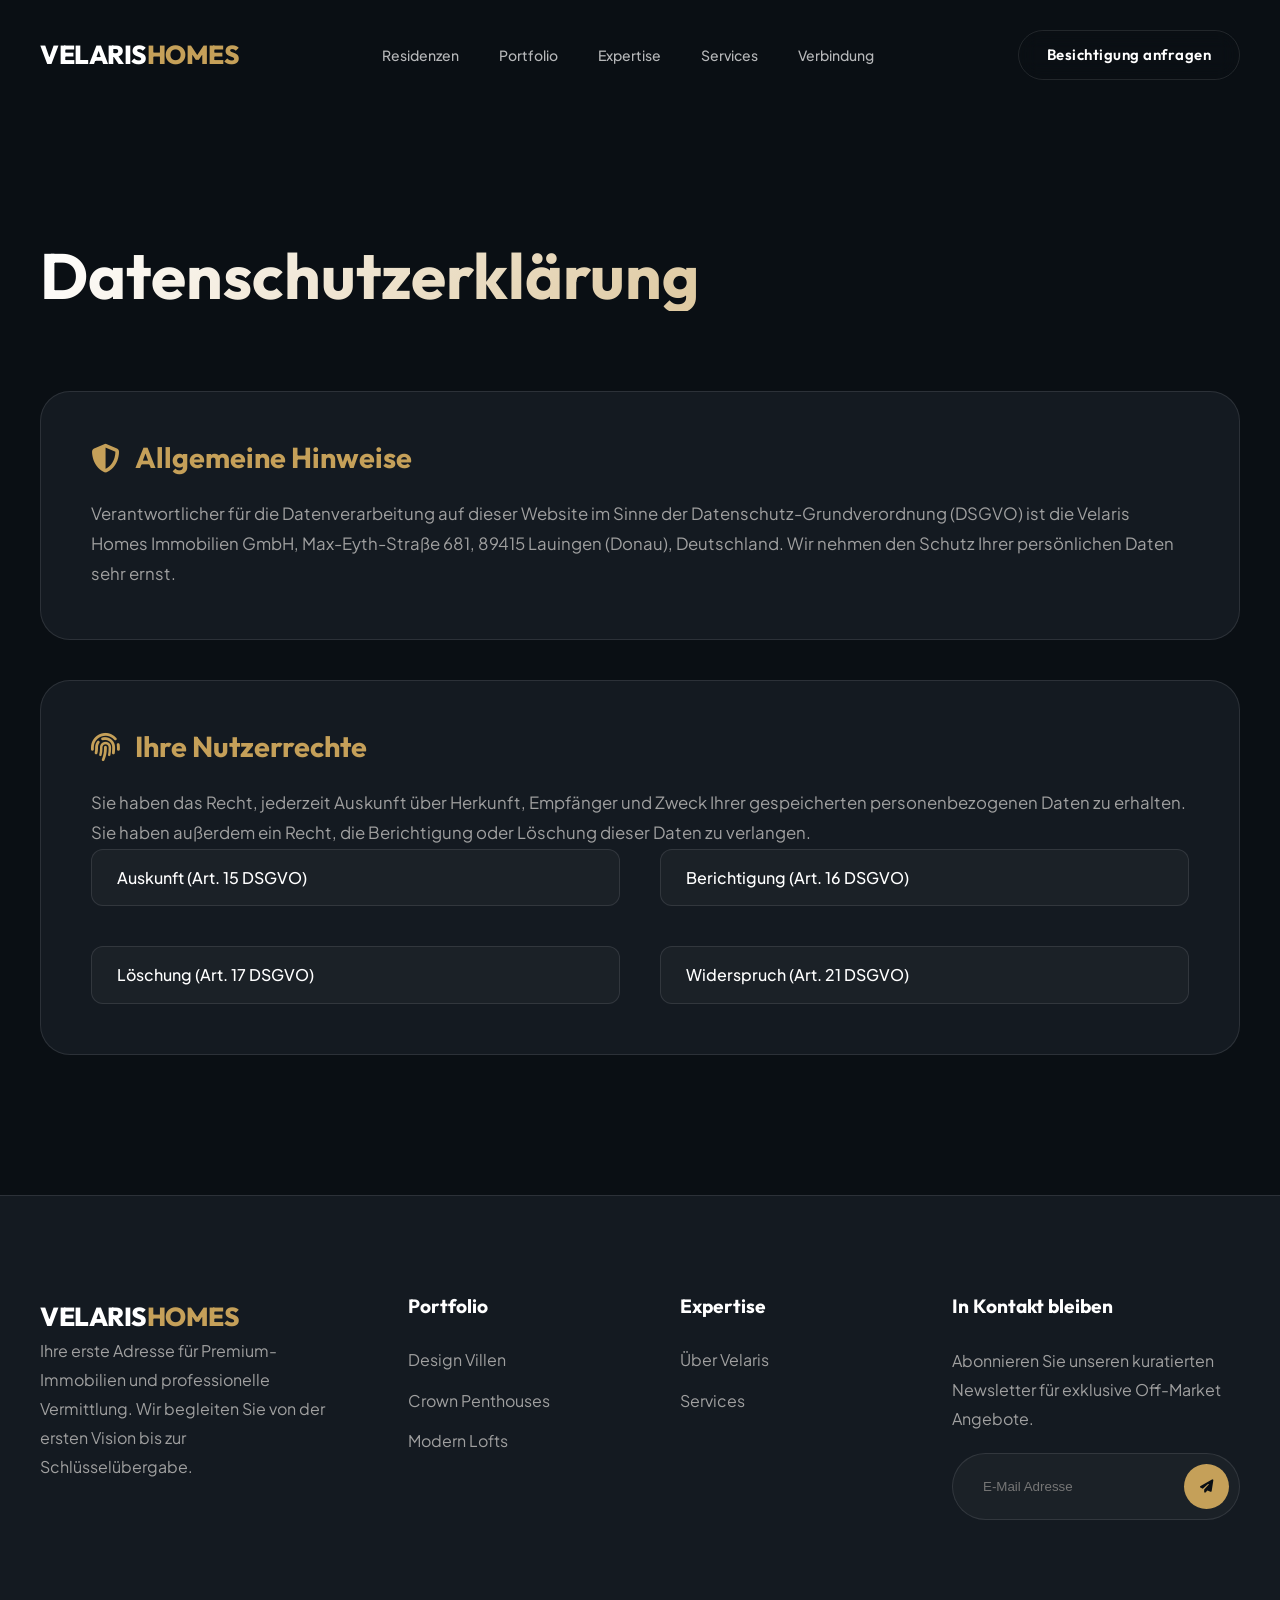
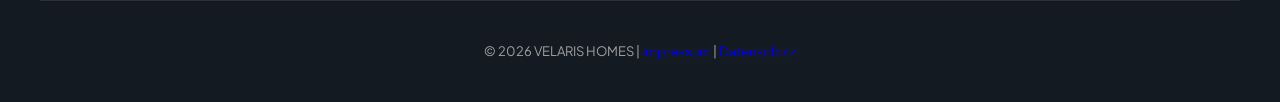
==== commit 67e7fe37: "feat: Umfassende Mobile Optimierung f\u00FCr alle Seiten inkl. Navigation-Overlay-Update" ====
--- a/datenschutz.html
+++ b/datenschutz.html
@@ -1,5 +1,6 @@
 <!DOCTYPE html>
 <html lang="de">
+
 <head>
     <meta charset="UTF-8">
     <meta name="viewport" content="width=device-width, initial-scale=1.0">
@@ -8,214 +9,163 @@
     <!-- Google Fonts -->
     <link rel="preconnect" href="https://fonts.googleapis.com">
     <link rel="preconnect" href="https://fonts.gstatic.com" crossorigin>
-    <link href="https://fonts.googleapis.com/css2?family=Outfit:wght@300;400;500;600;700;800&family=Plus+Jakarta+Sans:wght@400;500;600;700;800&display=swap" rel="stylesheet">
-    
+    <link href="https://fonts.googleapis.com/css2?family=Outfit:wght@300;400;500;600;700;800&family=Plus+Jakarta+Sans:wght@300;400;500;600;700;800&display=swap" rel="stylesheet">
+
     <!-- Font Awesome -->
     <link rel="stylesheet" href="https://cdnjs.cloudflare.com/ajax/libs/font-awesome/6.4.0/css/all.min.css">
-    
+
     <!-- Custom CSS -->
     <link rel="stylesheet" href="css/style.css">
 
-    <!-- Favicon -->
-    <link rel="icon" type="image/png" href="favicon.png">
-
     <style>
-        .legal-hero {
-            background: linear-gradient(rgba(15, 76, 92, 0.9), rgba(15, 76, 92, 0.95)), url('https://images.unsplash.com/photo-1450101499163-c8848c66ca85?q=80&w=2070&auto=format&fit=crop');
-            background-size: cover;
-            background-position: center;
-            padding: 160px 0 100px;
-            text-align: center;
-            color: white;
+        .privacy-box {
+            background: var(--color-secondary);
+            border: 1px solid var(--glass-border);
+            padding: 50px;
+            border-radius: 30px;
+            margin-bottom: 40px;
         }
 
-        .privacy-card {
-            background: white;
-            border-radius: var(--radius-lg);
-            padding: 50px;
-            box-shadow: 0 10px 40px rgba(0,0,0,0.05);
-            margin-bottom: 40px;
-            border: 1px solid rgba(0,0,0,0.03);
-        }
-
-        .privacy-card h2 {
+        .privacy-title {
+            color: var(--color-accent);
+            margin-bottom: 25px;
+            font-size: 1.8rem;
             display: flex;
             align-items: center;
             gap: 15px;
-            color: var(--color-primary);
-            margin-bottom: 30px;
-            font-size: 2rem;
         }
 
-        .privacy-card h2 i {
-            color: var(--color-accent);
+        .privacy-text {
+            color: var(--color-text-muted);
+            line-height: 1.8;
+            font-size: 1.05rem;
         }
 
-        .rights-grid {
+        .rights-list {
             display: grid;
-            grid-template-columns: repeat(auto-fit, minmax(240px, 1fr));
+            grid-template-columns: repeat(2, 1fr);
             gap: 20px;
             margin-top: 30px;
         }
 
-        .right-item {
-            background: var(--color-bg-main);
-            padding: 25px;
-            border-radius: var(--radius-md);
-            display: flex;
-            align-items: center;
-            gap: 15px;
-            font-weight: 600;
-            transition: var(--transition);
-        }
-
-        .right-item:hover {
-            background: var(--color-accent);
-            color: white;
-            transform: scale(1.02);
-        }
-
-        .right-item i {
-            font-size: 1.2rem;
+        .right-tag {
+            background: var(--glass-bg);
+            border: 1px solid var(--glass-border);
+            padding: 15px 25px;
+            border-radius: 12px;
+            color: var(--color-white);
+            font-weight: 500;
         }
     </style>
 </head>
+
 <body>
 
-    <!-- Header (Floating Design) -->
+    <!-- Premium Header -->
     <header class="header">
-        <div class="header-box">
-            <a href="index.html" class="logo">Velaris<span>Homes</span></a>
+        <div class="container header-inner">
+            <a href="index.html" class="logo">VELARIS<span>HOMES</span></a>
+            
             <nav class="nav">
-                <a href="index.html">Startseite</a>
-                <a href="immobilien.html">Immobilien</a>
-                <a href="ueber-uns.html">Über uns</a>
-                <a href="leistungen.html">Leistungen</a>
-                <a href="kontakt.html">Kontakt</a>
+                <a href="index.html" class="nav-link">Residenzen</a>
+                <a href="immobilien.html" class="nav-link">Portfolio</a>
+                <a href="ueber-uns.html" class="nav-link">Expertise</a>
+                <a href="leistungen.html" class="nav-link">Services</a>
+                <a href="kontakt.html" class="nav-link">Verbindung</a>
             </nav>
-            <div class="actions">
-                <a href="kontakt.html" class="cta">Besichtigung</a>
+
+            <div class="header-actions">
+                <a href="kontakt.html" class="btn btn-outline" style="padding: 12px 28px;">Besichtigung anfragen</a>
+            </div>
+
+            <div class="hamburger">
+                <span></span>
+                <span></span>
+                <span></span>
             </div>
         </div>
     </header>
 
-    <section class="legal-hero">
-        <div class="container fade-in">
-            <span class="intro-subtitle" style="color: var(--color-accent);">Sicherheit & Vertrauen</span>
-            <h1 style="color: white; font-size: 3.5rem;">Datenschutz</h1>
+    <!-- Header Section -->
+    <section style="padding-top: 180px; padding-bottom: 80px;">
+        <div class="container">
+            <span class="hero-subtitle">Sicherheit</span>
+            <h1 class="title-lg gradient-text">Datenschutzerklärung</h1>
         </div>
     </section>
 
-    <main style="padding: 100px 0;">
-        <div class="container fade-in">
-            
-            <div class="privacy-card">
-                <h2><i class="fas fa-shield-alt"></i> 1. Datenschutz auf einen Blick</h2>
-                <p style="font-size: 1.1rem; line-height: 1.8; color: var(--color-text-muted);">
-                    Die folgenden Hinweise geben einen einfachen Überblick darüber, was mit Ihren personenbezogenen Daten passiert, wenn Sie unsere Website besuchen. Personenbezogene Daten sind alle Daten, mit denen Sie persönlich identifiziert werden können. Ausführliche Informationen zum Thema Datenschutz entnehmen Sie unserer unter diesem Text aufgeführten Datenschutzerklärung.
+    <!-- Content Section -->
+    <section style="padding-top: 0;">
+        <div class="container">
+            <div class="privacy-box">
+                <h2 class="privacy-title"><i class="fas fa-shield-alt"></i> Allgemeine Hinweise</h2>
+                <p class="privacy-text">
+                    Verantwortlicher für die Datenverarbeitung auf dieser Website im Sinne der Datenschutz-Grundverordnung (DSGVO) ist die Velaris Homes Immobilien GmbH, Max-Eyth-Straße 681, 89415 Lauingen (Donau), Deutschland. Wir nehmen den Schutz Ihrer persönlichen Daten sehr ernst.
                 </p>
             </div>
 
-            <div class="privacy-card">
-                <h2><i class="fas fa-user-check"></i> 2. Verantwortliche Stelle</h2>
-                <div style="background: var(--color-bg-main); padding: 30px; border-radius: var(--radius-md); border-left: 5px solid var(--color-accent);">
-                    <p style="font-weight: 700; color: var(--color-primary); margin-bottom: 5px;">Velaris Homes Immobilien GmbH</p>
-                    <p style="color: var(--color-text-muted);">
-                        Max-Eyth-Straße 681, 89415 Lauingen (Donau)<br>
-                        Deutschland<br>
-                        <strong>E-Mail:</strong> anfrage@velaris-homes.de
-                    </p>
+            <div class="privacy-box">
+                <h2 class="privacy-title"><i class="fas fa-fingerprint"></i> Ihre Nutzerrechte</h2>
+                <p class="privacy-text">
+                    Sie haben das Recht, jederzeit Auskunft über Herkunft, Empfänger und Zweck Ihrer gespeicherten personenbezogenen Daten zu erhalten. Sie haben außerdem ein Recht, die Berichtigung oder Löschung dieser Daten zu verlangen.
+                </p>
+                <div class="grid-2">
+                    <div class="right-tag">Auskunft (Art. 15 DSGVO)</div>
+                    <div class="right-tag">Berichtigung (Art. 16 DSGVO)</div>
+                    <div class="right-tag">Löschung (Art. 17 DSGVO)</div>
+                    <div class="right-tag">Widerspruch (Art. 21 DSGVO)</div>
                 </div>
             </div>
-
-            <div class="privacy-card">
-                <h2><i class="fas fa-fingerprint"></i> 3. Ihre Rechte als Nutzer</h2>
-                <p style="color: var(--color-text-muted); margin-bottom: 30px;">
-                    Im Rahmen der geltenden gesetzlichen Bestimmungen haben Sie jederzeit das Recht auf unentgeltliche Auskunft über Ihre gespeicherten personenbezogenen Daten. 
-                </p>
-                <div class="rights-grid">
-                    <div class="right-item"><i class="fas fa-info-circle"></i> Auskunftsrecht</div>
-                    <div class="right-item"><i class="fas fa-edit"></i> Berichtigung</div>
-                    <div class="right-item"><i class="fas fa-trash-alt"></i> Löschung</div>
-                    <div class="right-item"><i class="fas fa-ban"></i> Einschränkung</div>
-                    <div class="right-item"><i class="fas fa-exchange-alt"></i> Datenübertrag</div>
-                    <div class="right-item"><i class="fas fa-hand-paper"></i> Widerspruch</div>
-                </div>
-            </div>
-
-            <div class="privacy-card">
-                <h2><i class="fas fa-database"></i> 4. Datenerfassung auf unserer Website</h2>
-                <div style="display: grid; grid-template-columns: repeat(auto-fit, minmax(280px, 1fr)); gap: 30px;">
-                    <div>
-                        <h4 style="margin-bottom: 15px; color: var(--color-accent);">Kontaktformular</h4>
-                        <p style="font-size: 0.95rem; color: var(--color-text-muted);">
-                            Wenn Sie uns per Kontaktformular Anfragen zukommen lassen, werden Ihre Angaben aus dem Anfrageformular zwecks Bearbeitung der Anfrage bei uns gespeichert.
-                        </p>
-                    </div>
-                    <div>
-                        <h4 style="margin-bottom: 15px; color: var(--color-accent);">Cookies</h4>
-                        <p style="font-size: 0.95rem; color: var(--color-text-muted);">
-                            Unsere Internetseiten verwenden teilweise so genannte Cookies. Cookies richten auf Ihrem Rechner keinen Schaden an und enthalten keine viren.
-                        </p>
-                    </div>
-                    <div>
-                        <h4 style="margin-bottom: 15px; color: var(--color-accent);">Server-Log-Dateien</h4>
-                        <p style="font-size: 0.95rem; color: var(--color-text-muted);">
-                            Der Provider der Seiten erhebt und speichert automatisch Informationen in so genannten Server-Log-Dateien, die Ihr Browser automatisch an uns übermittelt.
-                        </p>
-                    </div>
-                </div>
-            </div>
-
         </div>
-    </main>
+    </section>
 
     <!-- Footer -->
     <footer>
         <div class="container">
             <div class="footer-grid">
                 <div class="footer-col">
-                    <a href="index.html" class="logo"
-                        style="color: white; font-size: 2rem; display: block; margin-bottom: 30px;">Velaris<span>Homes</span></a>
-                    <p>Ihre Experten für exklusive Immobilienvermittlung. Seit über 20 Jahren verbinden wir Luxus mit
-                        Transparenz und Professionalität.</p>
+                    <a href="index.html" class="logo footer-logo">VELARIS<span>HOMES</span></a>
+                    <p class="footer-desc">Ihre erste Adresse für Premium-Immobilien und professionelle Vermittlung. Wir begleiten Sie von der ersten Vision bis zur Schlüsselübergabe.</p>
                 </div>
                 <div class="footer-col">
-                    <h3>Menü</h3>
-                    <div class="footer-links">
-                        <a href="index.html">Startseite</a>
-                        <a href="immobilien.html">Immobilien</a>
-                        <a href="ueber-uns.html">Über uns</a>
-                        <a href="leistungen.html">Leistungen</a>
-                        <a href="kontakt.html">Kontakt</a>
+                    <h4 class="footer-title">Portfolio</h4>
+                    <ul class="footer-links">
+                        <li><a href="immobilien.html">Design Villen</a></li>
+                        <li><a href="immobilien.html">Crown Penthouses</a></li>
+                        <li><a href="immobilien.html">Modern Lofts</a></li>
+                    </ul>
+                </div>
+                <div class="footer-col">
+                    <h4 class="footer-title">Expertise</h4>
+                    <ul class="footer-links">
+                        <li><a href="ueber-uns.html">Über Velaris</a></li>
+                        <li><a href="leistungen.html">Services</a></li>
+                    </ul>
+                </div>
+                <div class="footer-col">
+                    <h4 class="footer-title">In Kontakt bleiben</h4>
+                    <p class="footer-desc">Abonnieren Sie unseren kuratierten Newsletter für exklusive Off-Market Angebote.</p>
+                    <div class="newsletter-box">
+                        <input type="email" placeholder="E-Mail Adresse">
+                        <button><i class="fas fa-paper-plane"></i></button>
                     </div>
                 </div>
-                <div class="footer-col">
-                    <h3>Services</h3>
-                    <div class="footer-links">
-                        <a href="#">Kaufen</a>
-                        <a href="#">Verkaufen</a>
-                        <a href="#">Mieten</a>
-                        <a href="#">Wertermittlung</a>
-                        <a href="#">Finanzierung</a>
-                    </div>
-                </div>
-                <div class="footer-col">
-                    <h3>Kontakt</h3>
-                    <p><i class="fas fa-map-marker-alt" style="margin-right: 15px; color: var(--color-accent);"></i>
-                        Max-Eyth-Straße 681<br>89415 Lauingen (Donau)</p>
-                    <p><i class="fas fa-phone" style="margin-right: 15px; color: var(--color-accent);"></i> +49 15566284478</p>
-                    <p><i class="fas fa-envelope" style="margin-right: 15px; color: var(--color-accent);"></i> anfrage@velaris-homes.de</p>
-                </div>
             </div>
-            <div
-                style="border-top: 1px solid rgba(255,255,255,0.05); padding-top: 30px; text-align: center; opacity: 0.5; font-size: 0.85rem;">
-                <p>&copy; 2026 Velaris Homes Immobilien | <a href="impressum.html"
-                        style="margin: 0 10px; color: var(--color-accent);">Impressum</a> | <a href="datenschutz.html"
-                        style="margin: 0 10px; color: var(--color-accent);">Datenschutz</a></p>
+            
+            <div style="border-top: 1px solid var(--glass-border); padding-top: 40px; text-align: center; color: var(--color-text-muted); font-size: 13px;">
+                <p>&copy; 2026 VELARIS HOMES | <a href="impressum.html">Impressum</a> | <a href="datenschutz.html">Datenschutz</a></p>
             </div>
         </div>
     </footer>
 
+    <script>
+        window.addEventListener('scroll', () => {
+            const header = document.querySelector('.header');
+            if (window.scrollY > 50) header.classList.add('scrolled');
+            else header.classList.remove('scrolled');
+        });
+    </script>
+    <script src="js/navigation.js"></script>
 </body>
+
 </html>
--- a/css/style.css
+++ b/css/style.css
@@ -1,887 +1,1010 @@
-/* style.css - Elite Estate Design System (Concept: Petrol & Coral) */
+/* 
+    Velaris Homes - Premium Property Design System 
+    Concept: Deep Midnight & Champagner Gold
+    Version: 2.0 (Relaunch)
+*/
 
 :root {
-  /* Color Palette - Modern Gold & Petrol */
-  --color-primary: #0F4C5C;      /* Petrol (Header Base) */
-  --color-accent: #D4A373;       /* Gold */
-  --color-accent-hover: #B08968; /* Strategic Gold Hover */
-  --color-bg-main: #F4F1ED;      /* Soft Beige */
-  --color-bg-section: #FFFFFF;   /* White */
-  --color-highlight: #4DA8DA;    /* Light Blue */
-  --color-text-dark: #1A1A1A;    /* Anthracite */
-  --color-text-muted: #6B7280;   /* Gray */
-  --color-white: #FFFFFF;
-
-  /* Typography */
-  --font-main: 'Inter', sans-serif;
-  --font-heading: "Plus Jakarta Sans", sans-serif;
-
-  /* Spacing */
-  --container-width: 1100px;
-  --radius-lg: 20px;
-  --radius-md: 12px;
-  --transition: 0.3s ease;
-}
-
-/* RESET */
+    /* Color Palette - Ultra Premium */
+    --color-primary: #0A0F14;      /* Deep Midnight */
+    --color-secondary: #141A21;    /* Lighter Navy/Black */
+    --color-accent: #C5A059;       /* Champagne Gold */
+    --color-accent-soft: #D4B680;  /* Soft Gold */
+    --color-accent-dark: #8E6F3E;  /* Bronze Gold */
+    
+    --color-white: #FFFFFF;
+    --color-bg-light: #F8F9FA;
+    --color-text-main: #FFFFFF;
+    --color-text-dark: #1A1A1A;
+    --color-text-muted: #A0A0A0;
+    
+    /* Typography */
+    --font-heading: 'Outfit', sans-serif;
+    --font-body: 'Plus Jakarta Sans', sans-serif;
+    
+    /* Effects */
+    --glass-bg: rgba(255, 255, 255, 0.03);
+    --glass-border: rgba(255, 255, 255, 0.1);
+    --glass-shadow: 0 8px 32px 0 rgba(0, 0, 0, 0.8);
+    
+    --transition-smooth: all 0.6s cubic-bezier(0.16, 1, 0.3, 1);
+    --transition-fast: all 0.3s ease;
+    
+    --radius-xl: 40px;
+    --radius-lg: 20px;
+    --radius-md: 12px;
+}
+
+.nav-footer {
+    display: none;
+}
+
+.section-header {
+    display: flex;
+    justify-content: space-between;
+    align-items: flex-end;
+    margin-bottom: 80px;
+}
+
+/* Base Styles */
 * {
-  margin: 0;
-  padding: 0;
-  box-sizing: border-box;
+    margin: 0;
+    padding: 0;
+    box-sizing: border-box;
 }
 
 body {
-  font-family: var(--font-main);
-  background: var(--color-bg-main);
-  color: var(--color-text-dark);
-  line-height: 1.6;
-  margin: 0;
-}
-
-h1, h2, h3, h4 {
-  font-family: var(--font-heading);
-  font-weight: 700;
-  color: var(--color-primary);
-  line-height: 1.2;
+    font-family: var(--font-body);
+    background-color: var(--color-primary);
+    color: var(--color-text-main);
+    line-height: 1.6;
+    overflow-x: hidden;
+    -webkit-font-smoothing: antialiased;
 }
 
 .container {
-    width: 100%;
-    max-width: var(--container-width);
+    max-width: 1400px;
     margin: 0 auto;
     padding: 0 40px;
 }
 
-a {
-  transition: var(--transition);
+section {
+    padding: 100px 0;
+    position: relative;
 }
 
 .section-padding {
-  padding: 100px 0;
-}
-
-/* HEADER & NAVBAR (FLOATING BOX DESIGN) */
-.header {
-  position: fixed;
-  width: 100%;
-  top: 20px;
-  display: flex;
-  justify-content: center;
-  z-index: 1000;
-}
-
-.header-box {
-  width: 90%;
-  max-width: var(--container-width);
-  background: rgba(15, 76, 92, 0.75);
-  backdrop-filter: blur(20px);
-  -webkit-backdrop-filter: blur(20px);
-  border-radius: 20px;
-  padding: 15px 30px;
-  display: flex;
-  align-items: center;
-  justify-content: space-between;
-  box-shadow: 0 10px 40px rgba(0,0,0,0.25);
-  border: 1px solid rgba(255,255,255,0.08);
-}
-
-.logo {
-  font-size: 20px;
-  font-weight: 600;
-  color: var(--color-white);
-  text-decoration: none;
-}
-
-.logo span {
-  color: var(--color-accent);
-}
-
-.nav {
-  display: flex;
-  gap: 35px;
-  align-items: center;
-}
-
-.nav a {
-  color: rgba(255,255,255,0.7);
-  text-decoration: none;
-  font-size: 14px;
-  transition: 0.3s;
-  position: relative;
-  font-weight: 500;
-}
-
-/* MODERN DOT EFFECT */
-.nav a::before {
-  content: "";
-  position: absolute;
-  bottom: -8px;
-  left: 50%;
-  width: 6px;
-  height: 6px;
-  background: var(--color-accent);
-  border-radius: 50%;
-  transform: translateX(-50%) scale(0);
-  transition: 0.3s;
-}
-
-.nav a:hover {
-  color: var(--color-white);
-}
-
-.nav a:hover::before {
-  transform: translateX(-50%) scale(1);
-}
-
-/* ACTIVE */
-.nav .active {
-  color: var(--color-white);
-}
-
-.nav .active::before {
-  transform: translateX(-50%) scale(1);
-}
-
-/* CTA BUTTON */
-.cta {
-  background: linear-gradient(135deg, var(--color-accent), var(--color-accent-hover));
-  color: var(--color-white);
-  padding: 10px 24px;
-  border-radius: 999px;
-  font-size: 13px;
-  text-decoration: none;
-  transition: 0.3s;
-  font-weight: 600;
-  display: inline-flex;
-  align-items: center;
-}
-
-.cta:hover {
-  transform: scale(1.05);
-  box-shadow: 0 8px 25px rgba(0,0,0,0.3);
-}
-
-/* BUTTONS SYSTEM */
+    padding-top: 100px;
+    padding-bottom: 150px;
+}
+
+/* Typography Helpers */
+h1, h2, h3, h4 {
+    font-family: var(--font-heading);
+    font-weight: 700;
+    line-height: 1.1;
+}
+
+.title-xl { font-size: clamp(3.5rem, 8vw, 6rem); }
+.title-lg { font-size: clamp(2.5rem, 5vw, 4rem); }
+.title-md { font-size: clamp(1.8rem, 3vw, 2.5rem); }
+
+.gradient-text {
+    background: linear-gradient(135deg, var(--color-white) 0%, var(--color-accent) 100%);
+    -webkit-background-clip: text;
+    background-clip: text;
+    -webkit-text-fill-color: transparent;
+}
+
+/* Buttons */
 .btn {
-  display: inline-flex;
-  align-items: center;
-  justify-content: center;
-  padding: 14px 28px;
-  border-radius: 999px;
-  font-size: 14px;
-  text-decoration: none;
-  font-weight: 500;
-  transition: all 0.3s ease;
-  cursor: pointer;
-  border: none;
-  gap: 10px;
-}
-
-/* 🔥 Hauptbutton (Gold Premium) */
-.btn-primary {
-  background: linear-gradient(135deg, var(--color-accent), var(--color-accent-hover));
-  color: var(--color-white);
-}
-
-.btn-primary:hover {
-  transform: translateY(-3px) scale(1.03);
-  box-shadow: 0 10px 30px rgba(0,0,0,0.25);
-  color: var(--color-white);
-}
-
-/* ⚡ Secondary Button */
-.btn-outline {
-  border: 2px solid var(--color-accent);
-  color: var(--color-accent);
-  background: transparent;
-  padding: 12px 28px;
-}
-
-.btn-outline:hover {
-  background: var(--color-accent);
-  color: var(--color-white);
-  transform: translateY(-2px);
-}
-
-/* ✨ Glass Button (Hero) */
-.btn-glass {
-  background: rgba(15, 76, 92, 0.2);
-  color: var(--color-primary);
-  border: 1px solid rgba(15, 76, 92, 0.3);
-  backdrop-filter: blur(10px);
-  -webkit-backdrop-filter: blur(10px);
-}
-
-.btn-glass:hover {
-  background: rgba(15, 76, 92, 0.3);
-  transform: scale(1.05);
-}
-
-.btn-outline-white {
-  background-color: transparent;
-  border: 2px solid var(--color-white);
-  color: var(--color-white);
-  padding: 12px 28px;
-}
-
-.btn-outline-white:hover {
-  background: var(--color-white);
-  color: var(--color-primary);
-  transform: translateY(-2px);
-}
-
-/* HERO SECTION */
-.hero {
-  height: 100vh;
-  min-height: 800px;
-  position: relative;
-  display: flex;
-  align-items: center;
-  justify-content: center;
-  color: var(--color-white);
-  padding-top: 90px;
-}
-
-.hero-bg {
-  position: absolute;
-  top: 0;
-  left: 0;
-  width: 100%;
-  height: 100%;
-  z-index: -1;
-}
-
-.hero-bg img {
-  width: 100%;
-  height: 100%;
-  object-fit: cover;
-}
-
-.hero-overlay {
-  position: absolute;
-  top: 0;
-  left: 0;
-  width: 100%;
-  height: 100%;
-  background: linear-gradient(to bottom, rgba(15, 76, 92, 0.7), rgba(15, 76, 92, 0.3));
-  z-index: -1;
-}
-
-.hero-content {
-  text-align: center;
-  max-width: 900px;
-  margin: 0 auto;
-}
-
-.hero h1 {
-  font-size: 4.5rem;
-  color: var(--color-white);
-  margin-bottom: 25px;
-  line-height: 1.1;
-  text-shadow: 0 2px 10px rgba(0,0,0,0.2);
-}
-
-.hero p {
-  font-size: 1.4rem;
-  opacity: 0.9;
-  margin-bottom: 40px;
-  font-weight: 300;
-}
-
-/* SEARCH BAR HOME (QUICK SEARCH) */
-.search-bar-wrapper {
-  display: flex;
-  justify-content: center;
-  margin-top: 50px;
-}
-
-.search-box {
-  display: flex;
-  align-items: center;
-  background: var(--color-bg-main);
-  padding: 15px 25px;
-  border-radius: 25px;
-  gap: 30px;
-  box-shadow: 0 20px 50px rgba(0,0,0,0.2);
-  width: 100%;
-  max-width: 1100px;
-}
-
-.search-field {
-  display: flex;
-  flex-direction: column;
-  gap: 5px;
-  flex: 1;
-  position: relative;
-  text-align: left !important; /* Back to left for this specific design */
-  align-items: flex-start !important;
-}
-
-.search-field label {
-  font-size: 11px;
-  color: var(--color-primary);
-  font-weight: 700;
-  letter-spacing: 1px;
-  text-transform: uppercase;
-}
-
-.search-field select,
-.search-field input {
-  border: none;
-  outline: none;
-  background: transparent;
-  font-size: 15px;
-  font-weight: 600;
-  color: var(--color-text-dark);
-  width: 100%;
-  cursor: pointer;
-}
-
-/* Divider Effect */
-.search-field:not(:last-child)::after {
-  content: "";
-  position: absolute;
-  right: -15px;
-  top: 10px;
-  height: 60%;
-  width: 1px;
-  background: rgba(0,0,0,0.1);
-}
-
-.search-btn {
-  width: 65px;
-  height: 65px;
-  border-radius: 50%;
-  border: none;
-  background: linear-gradient(135deg, var(--color-accent), var(--color-accent-hover));
-  color: white;
-  font-size: 18px;
-  cursor: pointer;
-  transition: all 0.3s ease;
-  flex-shrink: 0;
-  display: flex;
-  align-items: center;
-  justify-content: center;
-}
-
-.search-btn:hover {
-  transform: scale(1.1);
-  box-shadow: 0 10px 25px rgba(0,0,0,0.3);
-}
-
-@media (max-width: 900px) {
-  .search-box { flex-direction: column; padding: 30px; gap: 20px; text-align: center; }
-  .search-field { width: 100%; text-align: center !important; align-items: center !important; }
-  .search-field:not(:last-child)::after { display: none; }
-  .search-field { border-bottom: 1px solid rgba(0,0,0,0.05); padding-bottom: 15px; }
-  .search-btn { width: 100%; border-radius: 50px; height: 50px; }
-}
-
-/* PROPERTY CARDS */
-.property-grid {
-  display: grid;
-  grid-template-columns: repeat(auto-fill, minmax(360px, 1fr));
-  gap: 40px;
-}
-
-.property-card {
-  background: var(--color-white);
-  border-radius: var(--radius-lg);
-  overflow: hidden;
-  box-shadow: var(--shadow-sm);
-  transition: var(--transition);
-  border: 1px solid rgba(0,0,0,0.05);
-}
-
-.property-card:hover {
-  transform: translateY(-10px);
-  box-shadow: var(--shadow-lg);
-}
-
-.property-img {
-  height: 280px;
-  position: relative;
-  overflow: hidden;
-}
-
-.property-img img {
-  width: 100%;
-  height: 100%;
-  object-fit: cover;
-  transition: transform 0.8s ease;
-}
-
-.property-card:hover .property-img img {
-  transform: scale(1.1);
-}
-
-.property-badge {
-  position: absolute;
-  top: 20px;
-  left: 20px;
-  background: transparent;
-  color: var(--color-white);
-  padding: 0;
-  font-weight: 700;
-  font-size: 0.85rem;
-  text-transform: uppercase;
-  text-shadow: 0 2px 10px rgba(0,0,0,0.6);
-  z-index: 10;
-}
-
-.property-info {
-  padding: 30px;
-}
-
-.property-price {
-  font-size: 1.8rem;
-  color: var(--color-highlight);
-  font-weight: 800;
-  margin-bottom: 10px;
-}
-
-.property-title {
-  font-size: 1.35rem;
-  margin-bottom: 15px;
-  color: var(--color-text-dark);
-}
-
-.property-features {
-  display: flex;
-  gap: 20px;
-  border-top: 1px solid #f0f0f0;
-  padding-top: 20px;
-  color: var(--color-text-muted);
-  font-weight: 600;
-  font-size: 0.9rem;
-}
-
-.property-features i {
-  color: var(--color-highlight);
-}
-
-/* ANIMATIONS */
-@keyframes fadeInUp {
-  from { opacity: 0; transform: translateY(30px); }
-  to { opacity: 1; transform: translateY(0); }
-}
-
-@keyframes floating {
-  0% { transform: translateY(0px); }
-  50% { transform: translateY(-15px); }
-  100% { transform: translateY(0px); }
-}
-
-.fade-in {
-  animation: fadeInUp 0.8s ease-out forwards;
-}
-
-/* INTRO SECTION - CREATIVE REDESIGN */
-.intro-section {
-    background: radial-gradient(circle at 0% 0%, rgba(212, 163, 115, 0.08) 0%, transparent 40%),
-                radial-gradient(circle at 100% 100%, rgba(15, 76, 92, 0.05) 0%, transparent 40%),
-                var(--color-bg-section);
-    position: relative;
-    overflow: hidden;
-}
-
-.intro-grid {
-    display: grid;
-    grid-template-columns: 1.1fr 0.9fr;
-    gap: 80px;
-    align-items: center;
-}
-
-.intro-subtitle {
-    display: inline-block;
-    color: var(--color-accent);
-    font-weight: 700;
-    text-transform: uppercase;
-    letter-spacing: 3px;
-    font-size: 0.85rem;
-    margin-bottom: 25px;
-    position: relative;
-    padding-left: 50px;
-}
-
-.intro-subtitle::before {
-    content: '';
-    position: absolute;
-    left: 0;
-    top: 50%;
-    transform: translateY(-50%);
-    width: 35px;
-    height: 2px;
-    background: var(--color-accent);
-}
-
-.intro-title {
-    font-size: clamp(1.8rem, 3vw, 2.4rem);
-    line-height: 1.25;
-    margin-bottom: 20px;
-    color: var(--color-primary);
-}
-
-.intro-text {
-    font-size: 0.95rem;
-    color: var(--color-text-muted);
-    margin-bottom: 35px;
-    max-width: 500px;
-    line-height: 1.7;
-}
-
-.intro-stats {
-    display: flex;
-    gap: 60px;
-    flex-wrap: wrap;
-}
-
-.stat-item {
-    position: relative;
-    padding-left: 20px;
-    border-left: 3px solid rgba(212, 163, 115, 0.2);
-}
-
-.stat-number {
-    display: block;
-    font-family: 'Outfit', sans-serif;
-    font-size: 2.2rem;
-    font-weight: 800;
-    color: var(--color-primary);
-    line-height: 1;
-    margin-bottom: 5px;
-}
-
-.stat-label {
-    font-size: 0.8rem;
-    font-weight: 700;
-    text-transform: uppercase;
-    color: var(--color-accent);
-    letter-spacing: 1px;
-}
-
-.intro-image-wrapper {
-    position: relative;
-    z-index: 1;
-}
-
-.intro-image-main {
-    width: 100%;
-    height: 600px;
-    object-fit: cover;
-    border-radius: 40px 120px 40px 40px;
-    box-shadow: 30px 30px 80px rgba(0,0,0,0.1);
-    transition: var(--transition);
-}
-
-.intro-image-decor {
-    position: absolute;
-    top: -20px;
-    right: -20px;
-    width: 100%;
-    height: 100%;
-    border: 2px solid var(--color-accent);
-    border-radius: 40px 120px 40px 40px;
-    z-index: -1;
-    transition: 0.5s ease;
-}
-
-.intro-image-wrapper:hover .intro-image-decor {
-    transform: translate(10px, 10px);
-}
-
-.experience-badge {
-    position: absolute;
-    bottom: -30px;
-    left: -40px;
-    background: var(--color-primary);
-    color: var(--color-white);
-    padding: 30px;
-    border-radius: 50%;
-    width: 190px;
-    height: 190px;
-    display: flex;
-    flex-direction: column;
+    display: inline-flex;
     align-items: center;
     justify-content: center;
-    text-align: center;
-    box-shadow: 20px 20px 50px rgba(15, 76, 92, 0.3);
-    border: 10px solid var(--color-bg-main);
-    z-index: 2;
-    animation: floating 4s ease-in-out infinite;
-}
-
-.experience-badge .num {
-    font-size: 2.5rem;
-    font-weight: 800;
-    line-height: 1;
-    font-family: 'Outfit', sans-serif;
+    padding: 18px 36px;
+    border-radius: 100px;
+    font-family: var(--font-heading);
+    font-weight: 600;
+    text-decoration: none;
+    font-size: 15px;
+    letter-spacing: 0.5px;
+    transition: var(--transition-smooth);
+    cursor: pointer;
+    border: none;
+    position: relative;
+    overflow: hidden;
+}
+
+.btn-primary {
+    background: var(--color-accent);
+    color: var(--color-primary);
+}
+
+.btn-primary:hover {
+    background: var(--color-white);
+    transform: translateY(-5px);
+    box-shadow: 0 20px 40px rgba(197, 160, 89, 0.2);
+}
+
+.btn-outline {
+    background: transparent;
+    border: 1px solid var(--glass-border);
+    color: var(--color-white);
+    backdrop-filter: blur(10px);
+}
+
+.btn-outline:hover {
+    border-color: var(--color-accent);
     color: var(--color-accent);
-}
-
-.experience-badge .txt {
-    font-size: 0.75rem;
-    font-weight: 700;
-    text-transform: uppercase;
-    margin-top: 5px;
-    letter-spacing: 1px;
-}
-
-/* FOOTER */
-footer {
-  background-color: var(--color-primary);
-  color: var(--color-white);
-  padding: 80px 0 40px;
-}
-
-.footer-grid {
-  display: grid;
-  grid-template-columns: 2fr 1fr 1fr 1.5fr;
-  gap: 60px;
-  margin-bottom: 60px;
-}
-
-.footer-col h3 {
-  color: var(--color-white);
-  margin-bottom: 25px;
-  font-size: 1.2rem;
-}
-
-.footer-col p {
-  color: var(--color-white);
-  opacity: 1;
-  margin-bottom: 20px;
-}
-
-.footer-links a {
-  display: block;
-  margin-bottom: 12px;
-  color: var(--color-white);
-  opacity: 1;
-}
-
-.footer-links a:hover {
-  opacity: 1;
-  color: var(--color-accent);
-}
-
-.whatsapp-float {
-  position: fixed;
-  bottom: 40px;
-  right: 40px;
-  background-color: #25D366;
-  color: white;
-  width: 65px;
-  height: 65px;
-  border-radius: 50%;
-  display: flex;
-  align-items: center;
-  justify-content: center;
-  font-size: 2rem;
-  box-shadow: 0 10px 25px rgba(37, 211, 102, 0.4);
-  z-index: 1000;
-  transition: var(--transition);
-}
-
-.whatsapp-float:hover {
-  transform: scale(1.1);
-}
-
-/* RESPONSIVE DESIGN */
-@media (max-width: 1200px) {
-  .intro-grid { gap: 40px; }
-  .intro-image-main { height: 450px; }
-  .intro-title { font-size: 2.8rem; }
-}
-
-@media (max-width: 900px) {
-  .hero h1 { font-size: 2.8rem; }
-  .footer-grid { grid-template-columns: 1fr 1fr; }
-  .search-bar-home { flex-direction: column; padding: 20px; }
-  .search-field { border-right: none; border-bottom: 1px solid #eee; padding: 15px 0; }
-  .section-padding { padding: 60px 0; }
-  
-  .intro-section { padding-top: 40px; }
-  .intro-grid { grid-template-columns: 1fr; gap: 50px; text-align: center; }
-  .intro-subtitle { padding-left: 0; }
-  .intro-subtitle::before { display: none; }
-  .intro-text { margin-left: auto; margin-right: auto; }
-  .intro-stats { justify-content: center; gap: 30px; }
-  .stat-number { font-size: 2.5rem; }
-  .intro-image-main { height: 400px; border-radius: 30px 80px 30px 30px; }
-  .intro-image-decor { border-radius: 30px 80px 30px 30px; }
-  .experience-badge { 
-    width: 140px; 
-    height: 140px; 
-    left: 50%; 
-    transform: translateX(-50%); 
-    bottom: -20px; 
-    padding: 20px;
-    border-width: 6px;
-  }
-  .experience-badge .num { font-size: 2.5rem; }
-  
-  @keyframes floating {
-    0% { transform: translate(-50%, 0px); }
-    50% { transform: translate(-50%, -10px); }
-    100% { transform: translate(-50%, 0px); }
-  }
-}
-
-@media (max-width: 600px) {
-  .hero h1 { font-size: 2.2rem; }
-  .intro-title { font-size: 2.2rem; }
-  .intro-stats { flex-direction: column; gap: 20px; }
-  .footer-grid { grid-template-columns: 1fr; }
-}
-
-.btn-dark {
-    background: var(--color-primary);
-    color: white;
-}
-
-.btn-dark:hover {
-    background: var(--color-text-dark);
-    color: white;
-}
-
-/* MODAL SYSTEM */
-.modal {
+    background: rgba(197, 160, 89, 0.05);
+}
+
+/* Header Redesign */
+.header {
     position: fixed;
     top: 0;
     left: 0;
     width: 100%;
-    height: 100%;
-    background: rgba(15, 76, 92, 0.4);
-    backdrop-filter: blur(8px);
-    -webkit-backdrop-filter: blur(8px);
+    z-index: 1000;
+    padding: 30px 0;
+    transition: var(--transition-smooth);
+}
+
+.header.scrolled {
+    padding: 15px 0;
+    background: rgba(10, 15, 20, 0.85);
+    backdrop-filter: blur(20px);
+    border-bottom: 1px solid var(--glass-border);
+}
+
+.header-inner {
+    display: flex;
+    justify-content: space-between;
+    align-items: center;
+}
+
+.logo {
+    font-family: var(--font-heading);
+    font-size: 26px;
+    font-weight: 800;
+    color: var(--color-white);
+    text-decoration: none;
+    letter-spacing: -0.5px;
+}
+
+.logo span {
+    color: var(--color-accent);
+}
+
+.nav {
+    display: flex;
+    gap: 40px;
+}
+
+.hamburger {
+    display: none;
+    flex-direction: column;
+    gap: 6px;
+    cursor: pointer;
     z-index: 2000;
-    display: none;
+}
+
+.hamburger span {
+    width: 25px;
+    height: 2px;
+    background: var(--color-white);
+    transition: var(--transition-smooth);
+}
+
+.hamburger.active span:nth-child(1) {
+    transform: translateY(8px) rotate(45deg);
+}
+
+.hamburger.active span:nth-child(2) {
+    opacity: 0;
+}
+
+.hamburger.active span:nth-child(3) {
+    transform: translateY(-8px) rotate(-45deg);
+}
+
+.nav-link {
+    color: var(--color-white);
+    text-decoration: none;
+    font-size: 14px;
+    font-weight: 500;
+    opacity: 0.7;
+    transition: var(--transition-fast);
+    position: relative;
+    padding: 5px 0;
+}
+
+.nav-link:hover, .nav-link.active {
+    opacity: 1;
+}
+
+.nav-link::after {
+    content: '';
+    position: absolute;
+    bottom: 0;
+    left: 0;
+    width: 0;
+    height: 1px;
+    background: var(--color-accent);
+    transition: var(--transition-smooth);
+}
+
+.nav-link:hover::after, .nav-link.active::after {
+    width: 100%;
+}
+
+/* Hero Section Rewrite */
+.hero {
+    height: 100vh;
+    display: flex;
     align-items: center;
     justify-content: center;
-    padding: 20px;
-    opacity: 0;
-    transition: 0.4s ease;
-}
-
-.modal.active {
-    display: flex;
-    opacity: 1;
-}
-
-.modal-container {
-    background: var(--color-white);
+    position: relative;
+    overflow: hidden;
+}
+
+.hero-video-bg {
+    position: absolute;
+    top: 0;
+    left: 0;
     width: 100%;
-    max-width: 1000px;
-    border-radius: 30px;
-    overflow: hidden;
-    position: relative;
-    box-shadow: 0 30px 100px rgba(0,0,0,0.3);
-    display: grid;
-    grid-template-columns: 1fr 1fr;
-    transform: translateY(30px);
-    transition: 0.5s cubic-bezier(0.19, 1, 0.22, 1);
-}
-
-.modal.active .modal-container {
-    transform: translateY(0);
-}
-
-.modal-close {
-    position: absolute;
-    top: 25px;
-    right: 25px;
-    width: 45px;
-    height: 45px;
-    background: var(--color-white);
-    border-radius: 50%;
-    display: flex;
-    align-items: center;
-    justify-content: center;
-    cursor: pointer;
-    z-index: 10;
-    box-shadow: 0 5px 15px rgba(0,0,0,0.1);
-    transition: 0.3s;
-    border: none;
-    color: var(--color-primary);
-    font-size: 1.2rem;
-}
-
-.modal-close:hover {
-    transform: rotate(90deg);
-    background: var(--color-primary);
-    color: white;
-}
-
-.modal-image {
     height: 100%;
-    min-height: 500px;
-}
-
-.modal-image img {
+    z-index: -1;
+}
+
+.hero-video-bg img, .hero-video-bg video {
     width: 100%;
     height: 100%;
     object-fit: cover;
-}
-
-.modal-body {
-    padding: 60px;
+    filter: brightness(0.6);
+}
+
+.hero-overlay {
+    position: absolute;
+    top: 0;
+    left: 0;
+    width: 100%;
+    height: 100%;
+    background: radial-gradient(circle at center, transparent 0%, var(--color-primary) 100%),
+                linear-gradient(to bottom, rgba(10, 15, 20, 0.4), var(--color-primary));
+    z-index: 0;
+}
+
+.hero-content {
+    position: relative;
+    z-index: 1;
+    text-align: center;
+    max-width: 1000px;
+}
+
+.hero-title {
+    margin-bottom: 20px;
+    opacity: 0;
+    transform: translateY(30px);
+}
+
+.hero-subtitle {
+    font-size: 1.2rem;
+    color: var(--color-accent);
+    text-transform: uppercase;
+    letter-spacing: 4px;
+    margin-bottom: 30px;
+    display: block;
+    opacity: 0;
+    transform: translateY(20px);
+}
+
+.hero-p {
+    font-size: 1.2rem;
+    color: var(--color-text-muted);
+    max-width: 600px;
+    margin: 0 auto 50px;
+    opacity: 0;
+    transform: translateY(20px);
+}
+
+/* Advanced Search Bar */
+.search-container {
+    background: var(--glass-bg);
+    backdrop-filter: blur(20px);
+    border: 1px solid var(--glass-border);
+    border-radius: 100px;
+    padding: 10px 10px 10px 40px;
+    display: flex;
+    align-items: center;
+    gap: 20px;
+    max-width: 1100px;
+    margin: 0 auto;
+    box-shadow: var(--glass-shadow);
+    opacity: 0;
+    transform: translateY(20px);
+}
+
+.search-group {
     display: flex;
     flex-direction: column;
-}
-
-.modal-tag {
-    display: inline-block;
+    align-items: flex-start;
+    flex: 1;
+    padding: 10px 0;
+    border-right: 1px solid var(--glass-border);
+}
+
+.search-group:last-of-type {
+    border-right: none;
+}
+
+.search-group label {
+    font-size: 10px;
+    text-transform: uppercase;
+    letter-spacing: 1px;
     color: var(--color-accent);
     font-weight: 700;
+    margin-bottom: 5px;
+}
+
+.search-group input, .search-group select {
+    background: transparent;
+    border: none;
+    color: var(--color-white);
+    font-family: var(--font-body);
+    font-weight: 600;
+    font-size: 15px;
+    width: 100%;
+    outline: none;
+}
+
+.search-group select option {
+    background: var(--color-secondary);
+    color: white;
+}
+
+.search-trigger {
+    background: var(--color-accent);
+    width: 60px;
+    height: 60px;
+    border-radius: 50%;
+    display: flex;
+    align-items: center;
+    justify-content: center;
+    color: var(--color-primary);
+    font-size: 20px;
+    transition: var(--transition-smooth);
+    border: none;
+    cursor: pointer;
+}
+
+.search-trigger:hover {
+    transform: rotate(90deg) scale(1.1);
+    background: var(--color-white);
+}
+
+/* Scroll Indicator */
+.scroll-indicator {
+    position: absolute;
+    bottom: 40px;
+    left: 50%;
+    transform: translateX(-50%);
+    display: flex;
+    flex-direction: column;
+    align-items: center;
+    gap: 15px;
+    opacity: 0.5;
+}
+
+.mouse {
+    width: 26px;
+    height: 42px;
+    border: 2px solid var(--color-white);
+    border-radius: 20px;
+    position: relative;
+}
+
+.wheel {
+    width: 4px;
+    height: 8px;
+    background: var(--color-accent);
+    border-radius: 2px;
+    position: absolute;
+    top: 8px;
+    left: 50%;
+    transform: translateX(-50%);
+    animation: scroll 2s infinite;
+}
+
+@keyframes scroll {
+    0% { transform: translate(-50%, 0); opacity: 1; }
+    100% { transform: translate(-50%, 20px); opacity: 0; }
+}
+
+/* Property Grid Redesign */
+.property-card {
+    background: var(--color-secondary);
+    border-radius: var(--radius-lg);
+    overflow: hidden;
+    transition: var(--transition-smooth);
+    border: 1px solid var(--glass-border);
+    position: relative;
+    height: 500px;
+}
+
+.property-card:hover {
+    transform: translateY(-15px);
+    border-color: var(--color-accent);
+    box-shadow: 0 30px 60px rgba(0,0,0,0.5);
+}
+
+.property-image {
+    height: 100%;
+    width: 100%;
+    position: relative;
+}
+
+.property-image img {
+    width: 100%;
+    height: 100%;
+    object-fit: cover;
+    transition: var(--transition-smooth);
+}
+
+.property-card:hover .property-image img {
+    transform: scale(1.1);
+    filter: brightness(0.4);
+}
+
+.property-content {
+    position: absolute;
+    bottom: 0;
+    left: 0;
+    width: 100%;
+    padding: 40px;
+    background: linear-gradient(to top, rgba(10, 15, 20, 0.9) 0%, transparent 100%);
+    transition: var(--transition-smooth);
+}
+
+.property-card:hover .property-content {
+    background: transparent;
+}
+
+.property-category {
+    font-size: 12px;
+    color: var(--color-accent);
     text-transform: uppercase;
-    font-size: 0.8rem;
+    font-weight: 700;
     letter-spacing: 2px;
-    margin-bottom: 20px;
-}
-
-.modal-title {
-    font-size: 2.2rem;
+    margin-bottom: 10px;
+}
+
+.property-name {
+    font-size: 1.8rem;
     margin-bottom: 15px;
-    color: var(--color-primary);
-}
-
-.modal-price {
-    font-size: 1.8rem;
+    color: var(--color-white);
+}
+
+.property-meta {
+    display: flex;
+    gap: 20px;
+    margin-top: 20px;
+    opacity: 0;
+    transform: translateY(20px);
+    transition: var(--transition-smooth);
+}
+
+.property-card:hover .property-meta {
+    opacity: 1;
+    transform: translateY(0);
+}
+
+.meta-item {
+    display: flex;
+    align-items: center;
+    gap: 8px;
+    font-size: 14px;
+    color: var(--color-text-muted);
+}
+
+.meta-item i {
+    color: var(--color-accent);
+}
+
+.property-price {
+    font-size: 1.5rem;
+    font-weight: 700;
+    color: var(--color-white);
+    margin-top: 15px;
+}
+
+/* Expertise Hero Radar */
+.expertise-hero {
+    padding-top: 180px;
+    padding-bottom: 100px;
+}
+
+.expertise-radar-container {
+    width: 450px;
+    height: 450px;
+    position: relative;
+    display: flex;
+    align-items: center;
+    justify-content: center;
+}
+
+.radar-orb {
+    width: 140px;
+    height: 140px;
+    background: radial-gradient(circle at center, var(--color-accent) 0%, transparent 80%);
+    border: 1px solid var(--color-accent);
+    border-radius: 50%;
+    display: flex;
+    align-items: center;
+    justify-content: center;
+    z-index: 2;
+    box-shadow: 0 0 50px rgba(197, 160, 89, 0.3);
+    transition: var(--transition-smooth);
+}
+
+.radar-orb span {
+    font-size: 11px;
+    letter-spacing: 2px;
+    font-weight: 700;
+}
+
+.radar-pings .ping {
+    position: absolute;
+    top: 50%;
+    left: 50%;
+    border-radius: 50%;
+    border: 1px solid rgba(197, 160, 89, 0.15);
+    transform: translate(-50%, -50%);
+    animation: ping 4s cubic-bezier(0.2, 0, 0, 1) infinite;
+}
+
+.ping-1 { width: 250px; height: 250px; animation-delay: 0s; }
+.ping-2 { width: 350px; height: 350px; animation-delay: 1.3s; }
+.ping-3 { width: 450px; height: 450px; animation-delay: 2.6s; }
+
+@keyframes ping {
+    0% { transform: translate(-50%, -50%) scale(0.6); opacity: 0; }
+    50% { opacity: 1; }
+    100% { transform: translate(-50%, -50%) scale(1.2); opacity: 0; }
+}
+
+.radar-node {
+    position: absolute;
+    width: 8px;
+    height: 8px;
+    background: var(--color-accent);
+    border-radius: 50%;
+    box-shadow: 0 0 15px var(--color-accent);
+}
+
+.node-1 { top: 20%; left: 30%; }
+.node-2 { top: 70%; left: 20%; }
+.node-3 { top: 40%; right: 15%; }
+.node-4 { bottom: 25%; right: 25%; }
+.node-5 { top: 15%; right: 40%; }
+
+@media (max-width: 991px) {
+    .expertise-radar-container { width: 300px; height: 300px; margin: 0 auto; }
+}
+
+.hero-price { color: var(--color-white); font-weight: 700; margin-top: 10px; }
+
+/* Portfolio Hero Interactive */
+.portfolio-hero {
+    padding-top: 180px;
+    padding-bottom: 151px;
+    position: relative;
+    overflow: hidden;
+}
+
+.hero-split {
+    display: flex;
+    justify-content: space-between;
+    align-items: center;
+}
+
+.house-wireframe-container {
+    width: 500px;
+    height: 400px;
+    position: relative;
+    perspective: 1210px;
+    cursor: grab;
+}
+
+.house-3d {
+    width: 100%;
+    height: 100%;
+    position: relative;
+    transform-style: preserve-3d;
+    transition: transform 0.1s linear;
+}
+
+.house-part {
+    position: absolute;
+    border: 1px solid var(--color-accent);
+    background: rgba(197, 160, 89, 0.05);
+}
+
+.house-base {
+    width: 250px;
+    height: 180px;
+    top: 50%;
+    left: 50%;
+    transform: translate(-50%, -50%) translateZ(0);
+}
+
+.house-roof-l, .house-roof-r {
+    width: 156px;
+    height: 2px;
+    top: calc(50% - 90px);
+    left: 50%;
+    background: var(--color-accent);
+}
+
+.house-roof-l { transform: translate(-100%, -50%) rotateZ(-30deg); transform-origin: right; }
+.house-roof-r { transform: translate(0, -50%) rotateZ(30deg); transform-origin: left; }
+
+.house-window {
+    width: 60px;
+    height: 80px;
+    top: 50%;
+    left: 50%;
+    transform: translate(20px, -20px) translateZ(50px);
+    border: 1px solid var(--color-white);
+    opacity: 0.8;
+}
+
+.house-glass {
+    width: 120px;
+    height: 140px;
+    right: 30px;
+    bottom: 20px;
+    background: linear-gradient(135deg, rgba(255,255,255,0.1), transparent);
+    border: 1px solid rgba(255,255,255,0.2);
+}
+
+.interaction-dot {
+    position: absolute;
+    top: 50%;
+    left: 50%;
+    width: 400px;
+    height: 400px;
+    background: radial-gradient(circle, rgba(197, 160, 89, 0.1) 0%, transparent 70%);
+    transform: translate(-50%, -50%);
+    pointer-events: none;
+    z-index: -1;
+}
+
+@media (max-width: 991px) {
+    .hero-split { flex-direction: column; text-align: center; }
+    .hero-left { margin-bottom: 60px; }
+    .house-wireframe-container { width: 300px; height: 250px; margin: 0 auto; }
+}
+
+/* Stats Section */
+.stats-grid {
+    display: grid;
+    grid-template-columns: repeat(4, 1fr);
+    gap: 40px;
+}
+
+.stat-card {
+    padding: 60px 40px;
+    background: var(--color-secondary);
+    border-radius: var(--radius-lg);
+    text-align: center;
+    border: 1px solid var(--glass-border);
+    transition: var(--transition-smooth);
+}
+
+.stat-card:hover {
+    border-color: var(--color-accent);
+    transform: scale(1.05);
+}
+
+.stat-val {
+    font-family: var(--font-heading);
+    font-size: 4rem;
     font-weight: 800;
     color: var(--color-accent);
+    margin-bottom: 10px;
+}
+
+.stat-label {
+    font-size: 14px;
+    text-transform: uppercase;
+    letter-spacing: 2px;
+    color: var(--color-text-muted);
+}
+
+/* Footer Premium */
+footer {
+    padding: 100px 0 40px;
+    background: var(--color-secondary);
+    border-top: 1px solid var(--glass-border);
+}
+
+.footer-grid {
+    display: grid;
+    grid-template-columns: 1.5fr 1fr 1fr 1.5fr;
+    gap: 80px;
+    margin-bottom: 80px;
+}
+
+.footer-logo {
     margin-bottom: 30px;
 }
 
-.modal-desc {
+.footer-desc {
     color: var(--color-text-muted);
     line-height: 1.8;
-    margin-bottom: 40px;
-}
-
-.modal-features-grid {
+}
+
+.footer-title {
+    font-size: 1.2rem;
+    color: var(--color-white);
+    margin-bottom: 30px;
+    position: relative;
+}
+
+.footer-links {
+    list-style: none;
+}
+
+.footer-links li {
+    margin-bottom: 15px;
+}
+
+.footer-links a {
+    color: var(--color-text-muted);
+    text-decoration: none;
+    transition: var(--transition-fast);
+}
+
+.footer-links a:hover {
+    color: var(--color-accent);
+    padding-left: 10px;
+}
+
+.newsletter-box {
+    background: var(--glass-bg);
+    border: 1px solid var(--glass-border);
+    padding: 10px;
+    border-radius: 100px;
+    display: flex;
+    margin-top: 20px;
+}
+
+.newsletter-box input {
+    background: transparent;
+    border: none;
+    padding: 0 20px;
+    color: white;
+    flex: 1;
+    outline: none;
+}
+
+.newsletter-box button {
+    background: var(--color-accent);
+    border: none;
+    width: 45px;
+    height: 45px;
+    border-radius: 50%;
+    color: var(--color-primary);
+    cursor: pointer;
+    transition: var(--transition-smooth);
+}
+
+.newsletter-box button:hover {
+    background: var(--color-white);
+}
+
+/* Value Cards Expertise */
+.value-card {
+    background: var(--glass-bg);
+    border: 1px solid var(--glass-border);
+    border-radius: var(--radius-lg);
+    overflow: hidden;
+    transition: var(--transition-smooth);
+}
+
+.value-card:hover {
+    transform: translateY(-10px);
+    border-color: var(--color-accent);
+    box-shadow: var(--glass-shadow);
+}
+
+.value-image-box {
+    height: 250px;
+    overflow: hidden;
+}
+
+.value-image-box img {
+    width: 100%;
+    height: 100%;
+    object-fit: cover;
+    transition: var(--transition-smooth);
+}
+
+.value-card:hover .value-image-box img {
+    scale: 1.1;
+}
+
+/* Responsive Utilities */
+.grid-3 {
     display: grid;
-    grid-template-columns: 1fr 1fr;
-    gap: 20px;
-    margin-bottom: 40px;
-    padding-top: 30px;
-    border-top: 1px solid #f0f0f0;
-}
-
-.feature-item {
-    display: flex;
-    align-items: center;
-    gap: 12px;
-    font-weight: 600;
-    font-size: 0.95rem;
-}
-
-.feature-item i {
-    color: var(--color-accent);
-}
-
-@media (max-width: 900px) {
-    .modal-container { grid-template-columns: 1fr; max-height: 90vh; overflow-y: auto; }
-    .modal-image { min-height: 300px; height: 300px; }
-    .modal-body { padding: 40px 30px; }
-}
+    grid-template-columns: repeat(3, 1fr);
+    gap: 40px;
+}
+
+.grid-2 {
+    display: grid;
+    grid-template-columns: repeat(2, 1fr);
+    gap: 40px;
+}
+
+.grid-auto {
+    display: grid;
+    grid-template-columns: repeat(auto-fill, minmax(400px, 1fr));
+    gap: 40px;
+}
+
+/* Responsive Overrides */
+@media (max-width: 1200px) {
+    .container { padding: 0 30px; }
+    .footer-grid { grid-template-columns: 1.5fr 1fr 1fr 1.5fr; gap: 40px; }
+}
+
+@media (max-width: 1100px) {
+    .grid-3 { grid-template-columns: repeat(2, 1fr); }
+    .footer-grid { grid-template-columns: 1fr 1fr; }
+}
+
+@media (max-width: 991px) {
+    .hamburger { display: flex; }
+    
+    .nav { 
+        position: fixed;
+        top: 0;
+        right: -100%;
+        width: 100%;
+        height: 100vh;
+        background: var(--color-primary);
+        flex-direction: column;
+        justify-content: flex-start;
+        align-items: center;
+        display: flex;
+        transition: 0.5s var(--transition-smooth);
+        z-index: 1000;
+        padding: 120px 40px 60px;
+        overflow-y: auto;
+    }
+
+    .nav.active {
+        right: 0;
+    }
+
+    .nav-link {
+        font-size: 2.2rem;
+        margin: 10px 0;
+        width: 100%;
+        text-align: center;
+    }
+
+    .nav-footer {
+        margin-top: 60px;
+        padding-top: 60px;
+        border-top: 1px solid var(--glass-border);
+        width: 100%;
+        text-align: center;
+        display: block;
+    }
+
+    .nav-footer .footer-logo { font-size: 20px; display: block; margin-bottom: 20px; }
+    .nav-footer .footer-desc { font-size: 14px; margin-bottom: 40px; }
+    .nav-footer .footer-title { font-size: 1rem; margin-bottom: 20px; color: var(--color-accent); }
+    .nav-footer .footer-links { list-style: none; margin-bottom: 40px; display: flex; flex-direction: column; gap: 10px; }
+    .nav-footer .footer-links a { color: var(--color-text-muted); text-decoration: none; font-size: 14px; }
+    .nav-footer .newsletter-box { margin-top: 20px; }
+
+    .header-actions {
+        display: none;
+    }
+
+    .search-container {
+        flex-direction: column;
+        border-radius: 30px;
+        padding: 40px;
+        gap: 30px;
+    }
+
+    .search-group {
+        border-right: none;
+        border-bottom: 1px solid var(--glass-border);
+        width: 100%;
+        padding-bottom: 20px;
+    }
+
+    .search-trigger {
+        width: 100%;
+        border-radius: 15px;
+        height: 55px;
+    }
+
+    .hero-split {
+        flex-direction: column;
+        text-align: center;
+    }
+
+    .hero-left {
+        margin-bottom: 60px;
+    }
+
+    .expertise-radar-container, .house-wireframe-container {
+        margin: 0 auto;
+    }
+}
+
+@media (max-width: 768px) {
+    :root {
+        --radius-xl: 30px;
+    }
+
+    section { padding: 60px 0; }
+    .section-padding { padding: 60px 0 100px; }
+
+    .container { padding: 0 20px; }
+
+    .title-xl { font-size: 3rem; }
+    .title-lg { font-size: 2.2rem; }
+    .title-md { font-size: 1.8rem; }
+
+    .grid-3, .grid-2 { grid-template-columns: 1fr; gap: 30px; }
+    .grid-auto { grid-template-columns: 1fr; }
+
+    .footer-grid { grid-template-columns: 1fr; gap: 50px; }
+    .stats-grid { grid-template-columns: 1fr; }
+
+    .property-card { height: 450px; }
+    .property-content { padding: 30px; }
+
+    .hero-subtitle { font-size: 0.9rem; letter-spacing: 2px; }
+    .hero-p { font-size: 1rem; margin-bottom: 30px; }
+
+    .btn { padding: 15px 30px; font-size: 14px; }
+
+    .logo { font-size: 20px; }
+
+    .header.scrolled { padding: 10px 0; }
+
+    /* Fix specialized cards */
+    .service-feature-card { padding: 40px 30px; border-radius: 30px; }
+    .service-icon-box { font-size: 2.8rem; margin-bottom: 20px; }
+
+    /* Footer adjustments */
+    .footer-col { text-align: center; }
+    .footer-logo { margin-bottom: 20px; }
+    
+    .newsletter-box { flex-direction: column; border-radius: 20px; padding: 15px; }
+    .newsletter-box input { margin-bottom: 15px; text-align: center; height: 45px; }
+    .newsletter-box button { width: 100%; border-radius: 10px; height: 45px; }
+
+    .section-header {
+        flex-direction: column;
+        align-items: flex-start;
+        gap: 20px;
+        margin-bottom: 40px;
+    }
+}
+
+@media (max-width: 480px) {
+    .title-xl { font-size: 2.5rem; }
+    .title-lg { font-size: 1.8rem; }
+    
+    .story-image { height: 400px; }
+}
